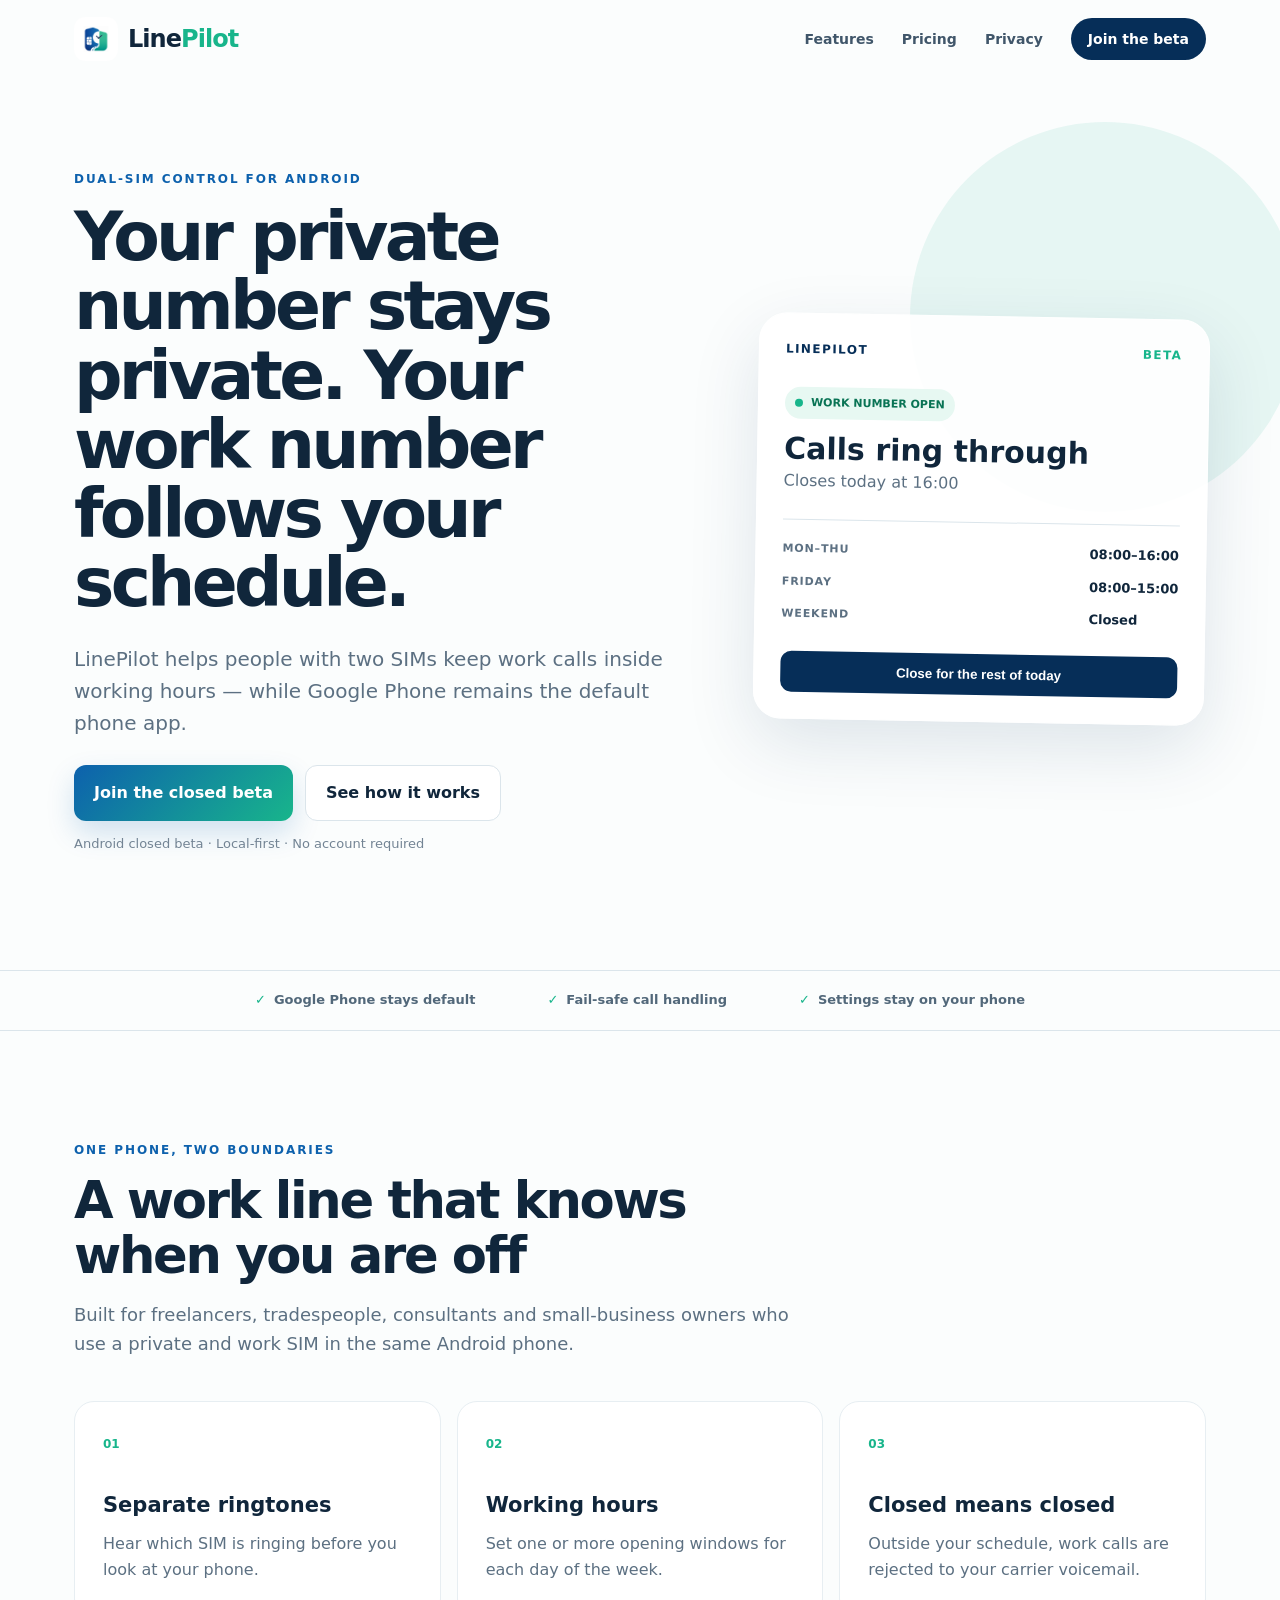
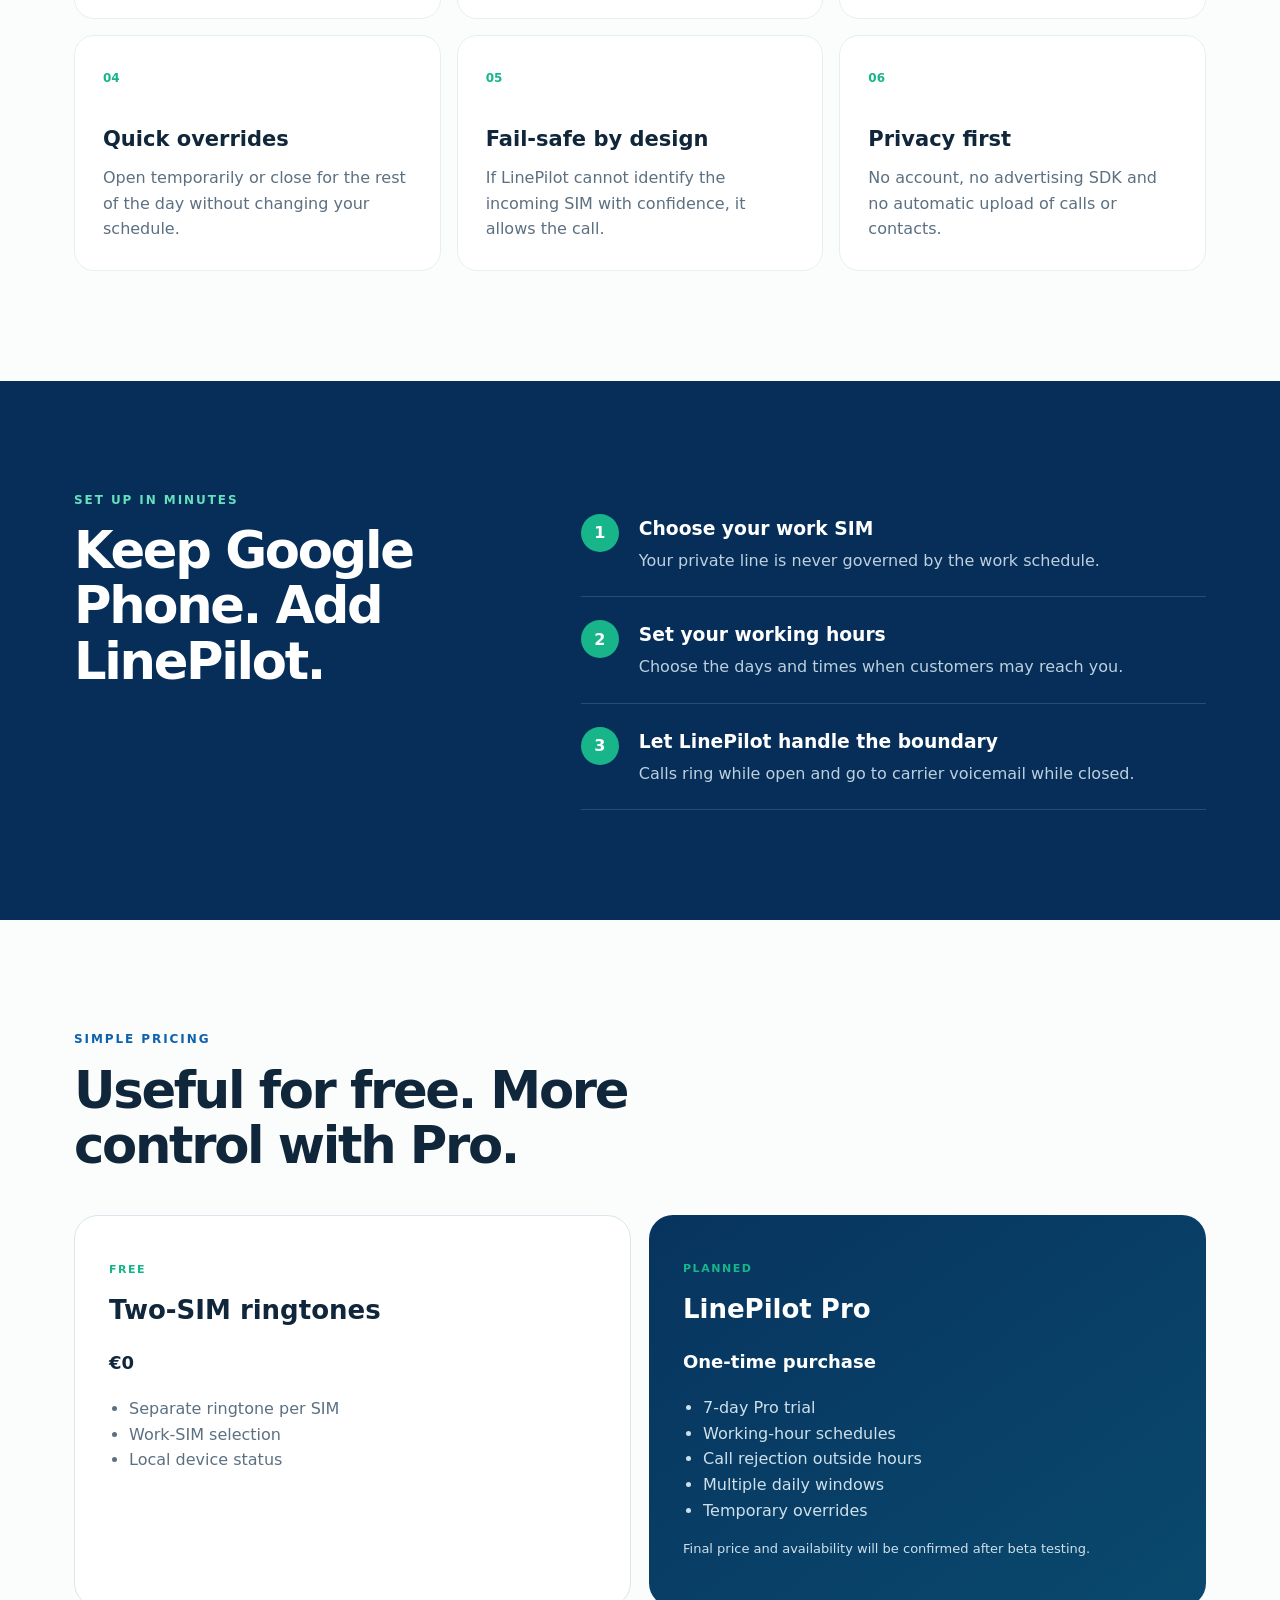
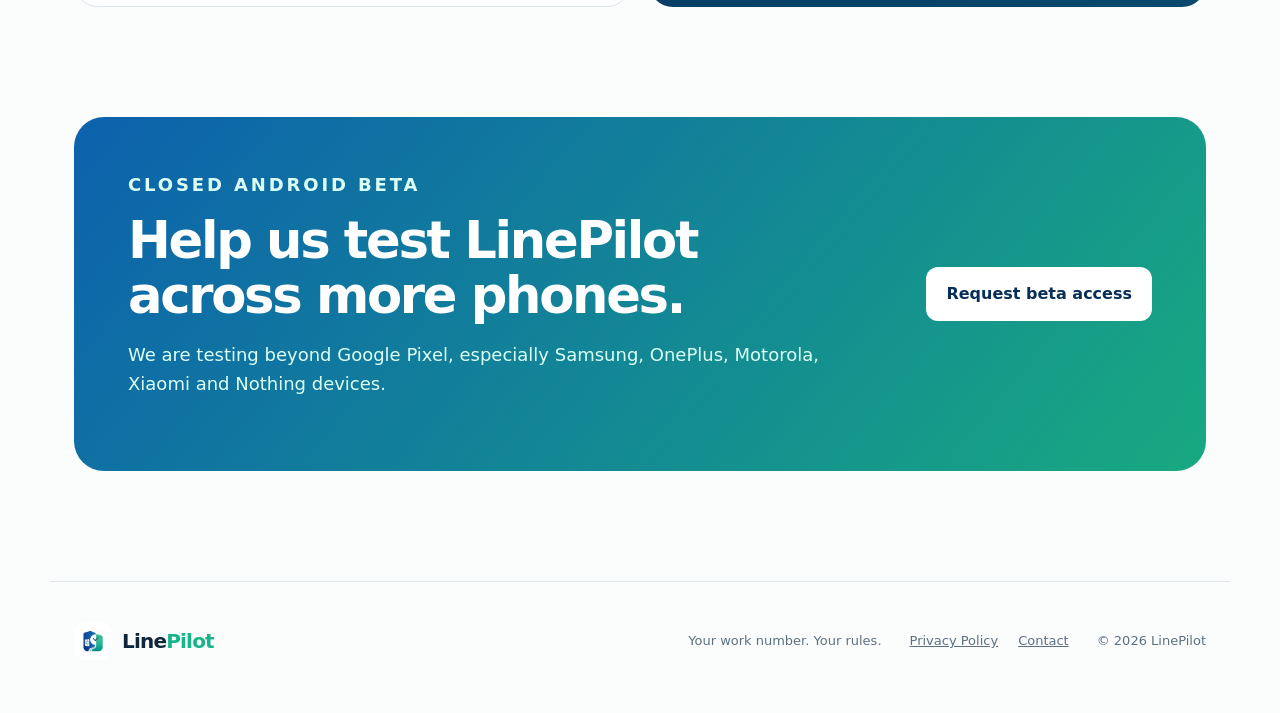
==== index.html @ 45ee13c0 "Publish LinePilot website and privacy policy" ====
<!doctype html>
<html lang="en">
<head>
  <meta charset="utf-8"><meta name="viewport" content="width=device-width, initial-scale=1">
  <title>LinePilot — Your work number. Your rules.</title>
  <meta name="description" content="LinePilot turns the second SIM in your Android phone into a work line that follows your schedule.">
  <meta property="og:title" content="LinePilot — Your work number. Your rules."><meta property="og:description" content="Keep your private number normal and let your work number ring only when you want it to."><meta property="og:image" content="og.png"><meta property="og:type" content="website"><meta name="theme-color" content="#07345f">
  <link rel="icon" href="icon.png"><link rel="stylesheet" href="styles.css">
</head>
<body>
  <header class="site-header"><a class="brand" href="#top" aria-label="LinePilot home"><img src="icon.png" alt="" width="44" height="44"><span>Line<span>Pilot</span></span></a><nav aria-label="Main navigation"><a href="#features">Features</a><a href="#pricing">Pricing</a><a href="privacy.html">Privacy</a><a class="nav-cta" href="mailto:magikthepanda@gmail.com?subject=LinePilot%20beta">Join the beta</a></nav></header>
  <main id="top">
    <section class="hero"><div class="hero-copy"><p class="eyebrow">DUAL-SIM CONTROL FOR ANDROID</p><h1>Your private number stays private. Your work number follows your schedule.</h1><p class="lede">LinePilot helps people with two SIMs keep work calls inside working hours — while Google Phone remains the default phone app.</p><div class="hero-actions"><a class="button primary" href="mailto:magikthepanda@gmail.com?subject=Join%20the%20LinePilot%20beta">Join the closed beta</a><a class="button secondary" href="#how-it-works">See how it works</a></div><p class="microcopy">Android closed beta · Local-first · No account required</p></div>
      <div class="status-card" aria-label="Example LinePilot status"><div class="status-top"><span>LINEPILOT</span><span class="beta">BETA</span></div><div class="status-pill"><i></i> WORK NUMBER OPEN</div><h2>Calls ring through</h2><p>Closes today at 16:00</p><div class="schedule"><span>MON–THU</span><strong>08:00–16:00</strong><span>FRIDAY</span><strong>08:00–15:00</strong><span>WEEKEND</span><strong>Closed</strong></div><button type="button" disabled>Close for the rest of today</button></div>
    </section>
    <section class="trust-strip" aria-label="Product principles"><span>Google Phone stays default</span><span>Fail-safe call handling</span><span>Settings stay on your phone</span></section>
    <section class="section" id="features"><div class="section-heading"><p class="eyebrow">ONE PHONE, TWO BOUNDARIES</p><h2>A work line that knows when you are off</h2><p>Built for freelancers, tradespeople, consultants and small-business owners who use a private and work SIM in the same Android phone.</p></div><div class="feature-grid">
      <article><span class="number">01</span><h3>Separate ringtones</h3><p>Hear which SIM is ringing before you look at your phone.</p></article><article><span class="number">02</span><h3>Working hours</h3><p>Set one or more opening windows for each day of the week.</p></article><article><span class="number">03</span><h3>Closed means closed</h3><p>Outside your schedule, work calls are rejected to your carrier voicemail.</p></article><article><span class="number">04</span><h3>Quick overrides</h3><p>Open temporarily or close for the rest of the day without changing your schedule.</p></article><article><span class="number">05</span><h3>Fail-safe by design</h3><p>If LinePilot cannot identify the incoming SIM with confidence, it allows the call.</p></article><article><span class="number">06</span><h3>Privacy first</h3><p>No account, no advertising SDK and no automatic upload of calls or contacts.</p></article>
    </div></section>
    <section class="section process" id="how-it-works"><div class="section-heading"><p class="eyebrow">SET UP IN MINUTES</p><h2>Keep Google Phone. Add LinePilot.</h2></div><ol><li><span>1</span><div><h3>Choose your work SIM</h3><p>Your private line is never governed by the work schedule.</p></div></li><li><span>2</span><div><h3>Set your working hours</h3><p>Choose the days and times when customers may reach you.</p></div></li><li><span>3</span><div><h3>Let LinePilot handle the boundary</h3><p>Calls ring while open and go to carrier voicemail while closed.</p></div></li></ol></section>
    <section class="section pricing" id="pricing"><div class="section-heading"><p class="eyebrow">SIMPLE PRICING</p><h2>Useful for free. More control with Pro.</h2></div><div class="price-grid"><article class="price-card"><p class="tier">FREE</p><h3>Two-SIM ringtones</h3><p class="price">€0</p><ul><li>Separate ringtone per SIM</li><li>Work-SIM selection</li><li>Local device status</li></ul></article><article class="price-card featured"><p class="tier">PLANNED</p><h3>LinePilot Pro</h3><p class="price">One-time purchase</p><ul><li>7-day Pro trial</li><li>Working-hour schedules</li><li>Call rejection outside hours</li><li>Multiple daily windows</li><li>Temporary overrides</li></ul><p class="fineprint">Final price and availability will be confirmed after beta testing.</p></article></div></section>
    <section class="cta"><div><p class="eyebrow">CLOSED ANDROID BETA</p><h2>Help us test LinePilot across more phones.</h2><p>We are testing beyond Google Pixel, especially Samsung, OnePlus, Motorola, Xiaomi and Nothing devices.</p></div><a class="button light" href="mailto:magikthepanda@gmail.com?subject=Join%20the%20LinePilot%20beta">Request beta access</a></section>
  </main>
  <footer><a class="brand footer-brand" href="#top"><img src="icon.png" alt="" width="38" height="38"><span>Line<span>Pilot</span></span></a><p>Your work number. Your rules.</p><div><a href="privacy.html">Privacy Policy</a><a href="mailto:magikthepanda@gmail.com">Contact</a></div><p class="copyright">© 2026 LinePilot</p></footer>
</body></html>
---- styles.css ----
:root{--navy:#062e58;--blue:#0d61ad;--green:#18b58b;--mint:#e7f8f2;--ink:#10263b;--muted:#5c7082;--line:#dbe5eb;--paper:#fbfdfd;--white:#fff;--shadow:0 24px 70px rgba(6,46,88,.12)}*{box-sizing:border-box}html{scroll-behavior:smooth}body{margin:0;background:var(--paper);color:var(--ink);font-family:Inter,ui-sans-serif,system-ui,-apple-system,BlinkMacSystemFont,"Segoe UI",sans-serif;line-height:1.6}a{color:inherit}.site-header{height:78px;max-width:1180px;margin:auto;padding:0 24px;display:flex;align-items:center;justify-content:space-between}.brand{display:inline-flex;align-items:center;gap:10px;text-decoration:none;font-size:24px;font-weight:800;letter-spacing:-.04em}.brand img{border-radius:11px}.brand span span{color:var(--green)}nav{display:flex;align-items:center;gap:28px}nav a{text-decoration:none;font-size:14px;font-weight:650;color:#40566a}.nav-cta{background:var(--navy);color:var(--white)!important;padding:10px 17px;border-radius:999px}.hero{max-width:1180px;margin:44px auto 72px;padding:48px 24px 30px;display:grid;grid-template-columns:1.15fr .85fr;gap:72px;align-items:center;position:relative}.hero:before{content:"";position:absolute;width:390px;height:390px;border-radius:50%;background:rgba(24,181,139,.09);right:-70px;top:0;z-index:-1}.eyebrow{margin:0 0 13px;color:var(--blue);font-size:12px;font-weight:850;letter-spacing:.16em}.hero h1{font-size:clamp(44px,5.3vw,74px);line-height:1.02;letter-spacing:-.055em;margin:0;max-width:760px}.lede{font-size:20px;color:var(--muted);max-width:670px;margin:26px 0}.hero-actions{display:flex;gap:12px;flex-wrap:wrap}.button{display:inline-flex;align-items:center;justify-content:center;text-decoration:none;border-radius:12px;padding:14px 20px;font-weight:750}.primary{background:linear-gradient(135deg,var(--blue),var(--green));color:white;box-shadow:0 12px 28px rgba(13,97,173,.18)}.secondary{background:white;border:1px solid var(--line)}.microcopy{font-size:13px;color:#738494}.status-card{background:rgba(255,255,255,.94);border:1px solid white;border-radius:28px;padding:26px;box-shadow:var(--shadow);transform:rotate(1deg)}.status-top{display:flex;justify-content:space-between;font-size:12px;font-weight:850;color:var(--navy);letter-spacing:.12em}.beta{color:var(--green)}.status-pill{display:inline-flex;align-items:center;gap:8px;background:var(--mint);color:#087354;border-radius:999px;padding:7px 10px;margin-top:28px;font-size:11px;font-weight:850}.status-pill i{width:8px;height:8px;border-radius:50%;background:var(--green)}.status-card h2{font-size:30px;line-height:1.15;margin:13px 0 2px}.status-card>p{color:var(--muted);margin-top:0}.schedule{display:grid;grid-template-columns:1fr auto;gap:12px;margin:25px 0;padding-top:20px;border-top:1px solid var(--line);font-size:13px}.schedule span{color:var(--muted);font-size:11px;font-weight:800;letter-spacing:.08em}.status-card button{width:100%;border:0;border-radius:11px;padding:13px;background:var(--navy);color:white;font-weight:700}.trust-strip{border-top:1px solid var(--line);border-bottom:1px solid var(--line);display:flex;justify-content:center;gap:72px;padding:19px 24px;color:#52687a;font-size:13px;font-weight:700}.trust-strip span:before{content:"✓";color:var(--green);margin-right:8px}.section{max-width:1180px;margin:0 auto;padding:110px 24px}.section-heading{max-width:720px;margin-bottom:42px}.section h2,.cta h2{font-size:clamp(34px,4vw,52px);line-height:1.08;letter-spacing:-.045em;margin:0 0 17px}.section-heading>p:last-child,.cta p{color:var(--muted);font-size:18px}.feature-grid{display:grid;grid-template-columns:repeat(3,1fr);gap:16px}.feature-grid article{background:white;border:1px solid #e7eef2;border-radius:20px;padding:28px;min-height:218px}.number{font-size:12px;color:var(--green);font-weight:850}.feature-grid h3{font-size:21px;margin:34px 0 8px}.feature-grid p{color:var(--muted);margin:0}.process{display:grid;grid-template-columns:.8fr 1.2fr;gap:90px;background:var(--navy);color:white;max-width:none;padding-left:max(24px,calc((100vw - 1132px)/2));padding-right:max(24px,calc((100vw - 1132px)/2))}.process .eyebrow{color:#66dfbc}.process ol{list-style:none;margin:0;padding:0}.process li{display:flex;gap:20px;padding:23px 0;border-bottom:1px solid rgba(255,255,255,.14)}.process li>span{display:grid;place-items:center;flex:0 0 38px;height:38px;border-radius:50%;background:var(--green);font-weight:850}.process h3{margin:0 0 4px}.process li p{margin:0;color:#bdd0df}.price-grid{display:grid;grid-template-columns:1fr 1fr;gap:18px}.price-card{background:white;border:1px solid var(--line);border-radius:24px;padding:34px}.price-card.featured{background:linear-gradient(145deg,#07345f,#0a496d);color:white;border:0}.tier{font-size:11px;letter-spacing:.14em;font-weight:850;color:var(--green)}.price-card h3{font-size:26px;margin:8px 0}.price{font-size:18px;font-weight:800}.price-card ul{padding-left:20px;color:var(--muted)}.featured ul,.featured .fineprint{color:#cee0ea}.fineprint{font-size:13px}.cta{max-width:1132px;margin:0 auto 110px;background:linear-gradient(130deg,#0d61ad,#18a980);color:white;border-radius:30px;padding:54px;display:flex;align-items:center;justify-content:space-between;gap:40px}.cta .eyebrow,.cta p{color:#dcfff5}.cta h2{max-width:700px}.light{background:white;color:var(--navy);white-space:nowrap}footer{max-width:1180px;margin:auto;padding:36px 24px 48px;border-top:1px solid var(--line);display:flex;align-items:center;gap:28px;color:var(--muted);font-size:13px}.footer-brand{margin-right:auto;color:var(--ink);font-size:20px}footer>div{display:flex;gap:20px}.copyright{white-space:nowrap}.policy-page{max-width:900px;margin:auto;padding:60px 24px 100px}.policy-hero{padding:42px 0}.policy-hero h1{font-size:clamp(46px,7vw,76px);letter-spacing:-.055em;line-height:1;margin:0}.policy-hero>p:last-child{color:var(--muted)}.policy-card{background:white;border:1px solid var(--line);border-radius:24px;padding:clamp(28px,6vw,62px);box-shadow:0 18px 60px rgba(6,46,88,.07)}.policy-card h2{font-size:23px;margin:40px 0 8px;letter-spacing:-.02em}.policy-card p,.policy-card li{color:#40576a}.policy-card a{color:var(--blue)}
@media(max-width:820px){nav a:not(.nav-cta){display:none}.hero{grid-template-columns:1fr;margin-top:10px;gap:46px}.hero h1{font-size:48px}.trust-strip{align-items:flex-start;flex-direction:column;gap:10px}.feature-grid{grid-template-columns:1fr 1fr}.process{grid-template-columns:1fr;gap:20px}.cta{margin:0 16px 72px;align-items:flex-start;flex-direction:column}.price-grid{grid-template-columns:1fr}footer{align-items:flex-start;flex-wrap:wrap}}
@media(max-width:560px){.site-header{height:70px;padding:0 16px}.brand{font-size:21px}.brand img{width:38px;height:38px}.nav-cta{padding:9px 13px}.hero{padding:36px 16px 20px;margin-bottom:46px}.hero h1{font-size:40px}.lede{font-size:17px}.status-card{transform:none}.section{padding:76px 16px}.feature-grid{grid-template-columns:1fr}.process{padding-left:16px;padding-right:16px}.cta{padding:32px 24px}.policy-page{padding:36px 16px 70px}.policy-card{border-radius:18px;padding:24px}footer{padding:30px 16px}.footer-brand{width:100%}}
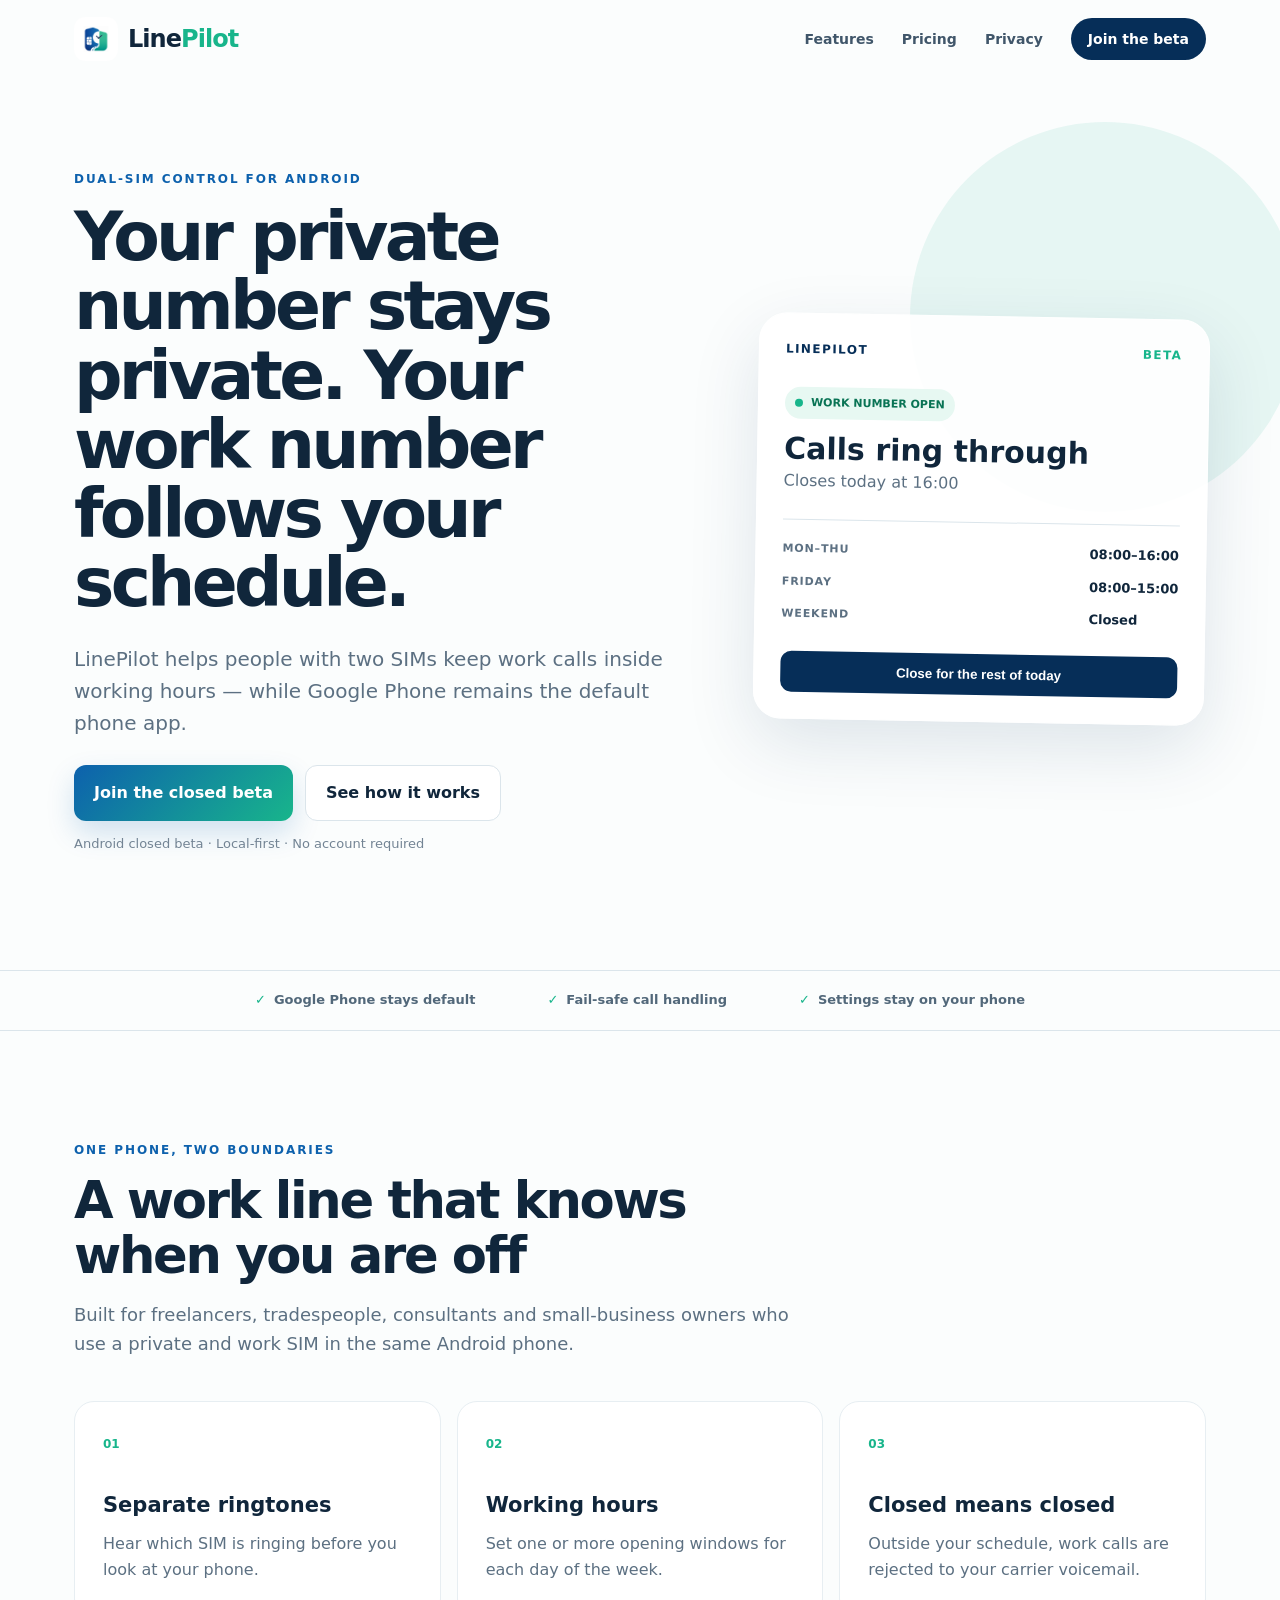
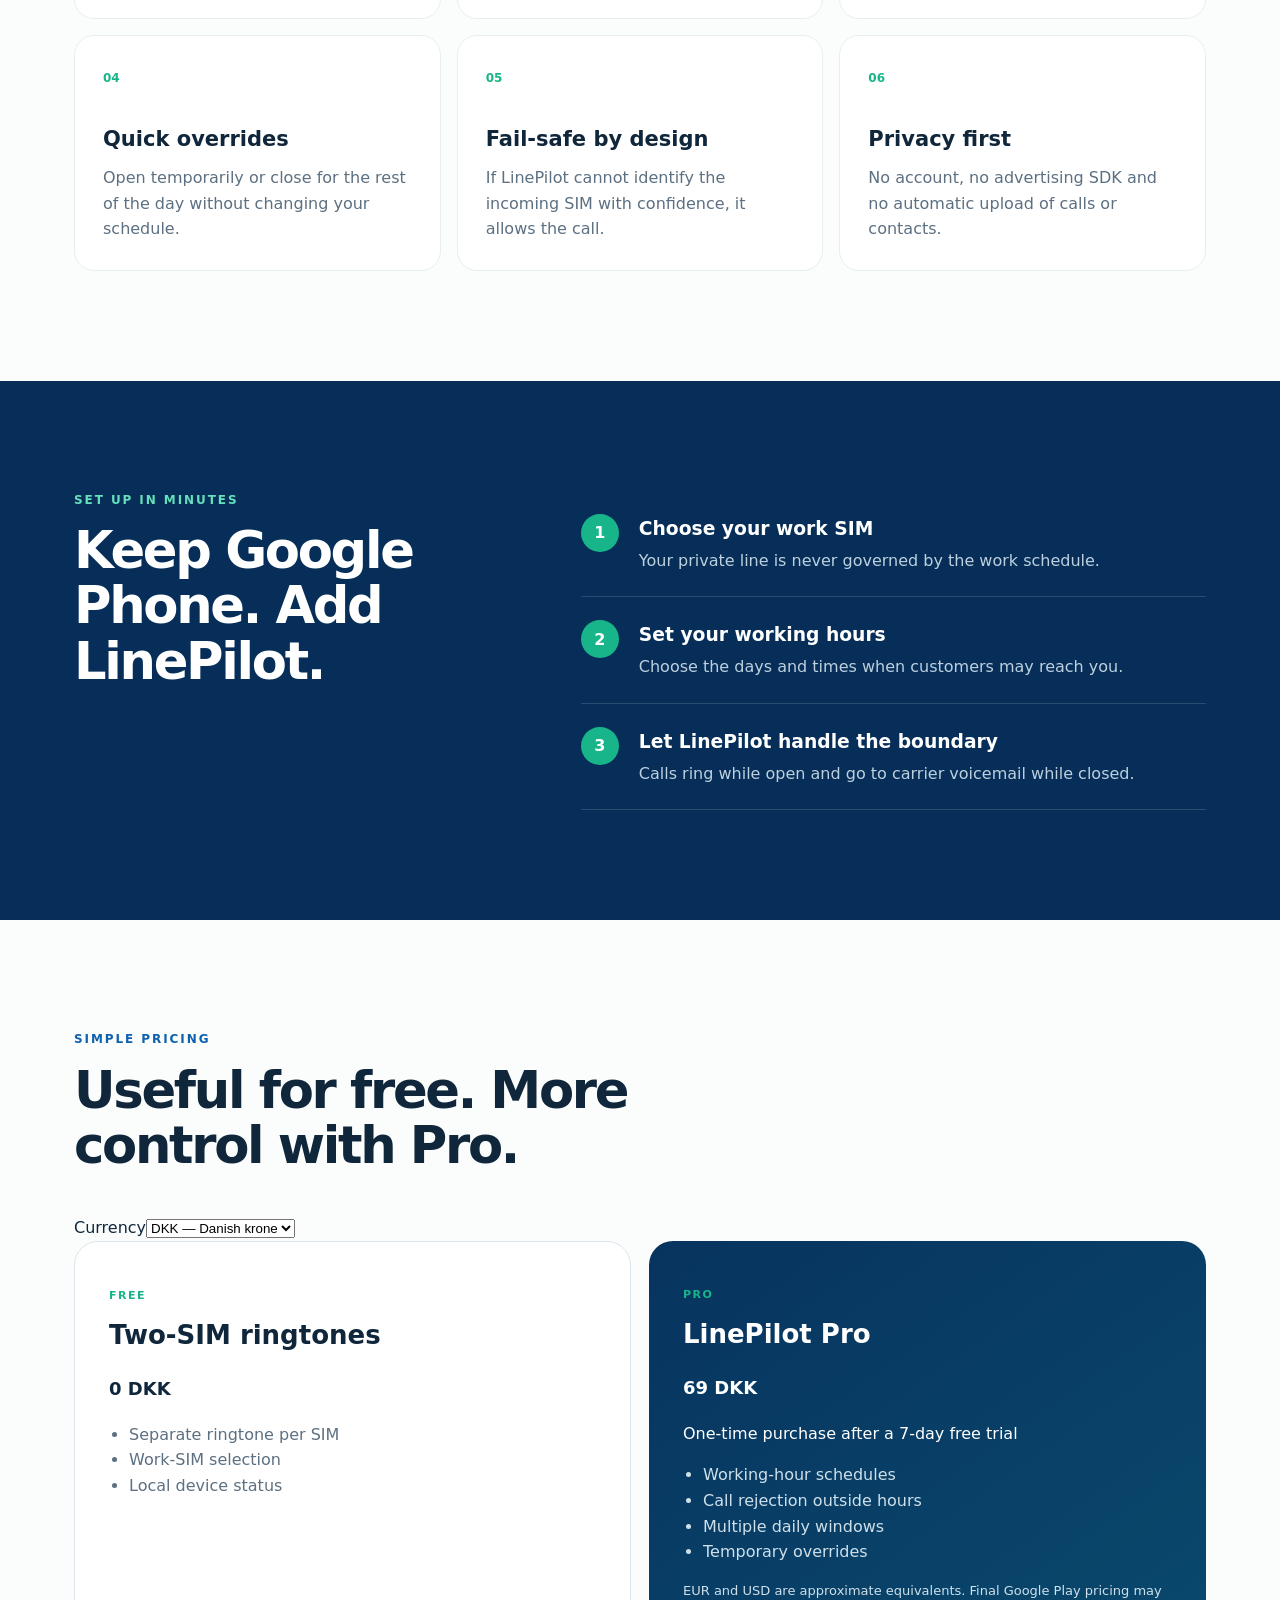
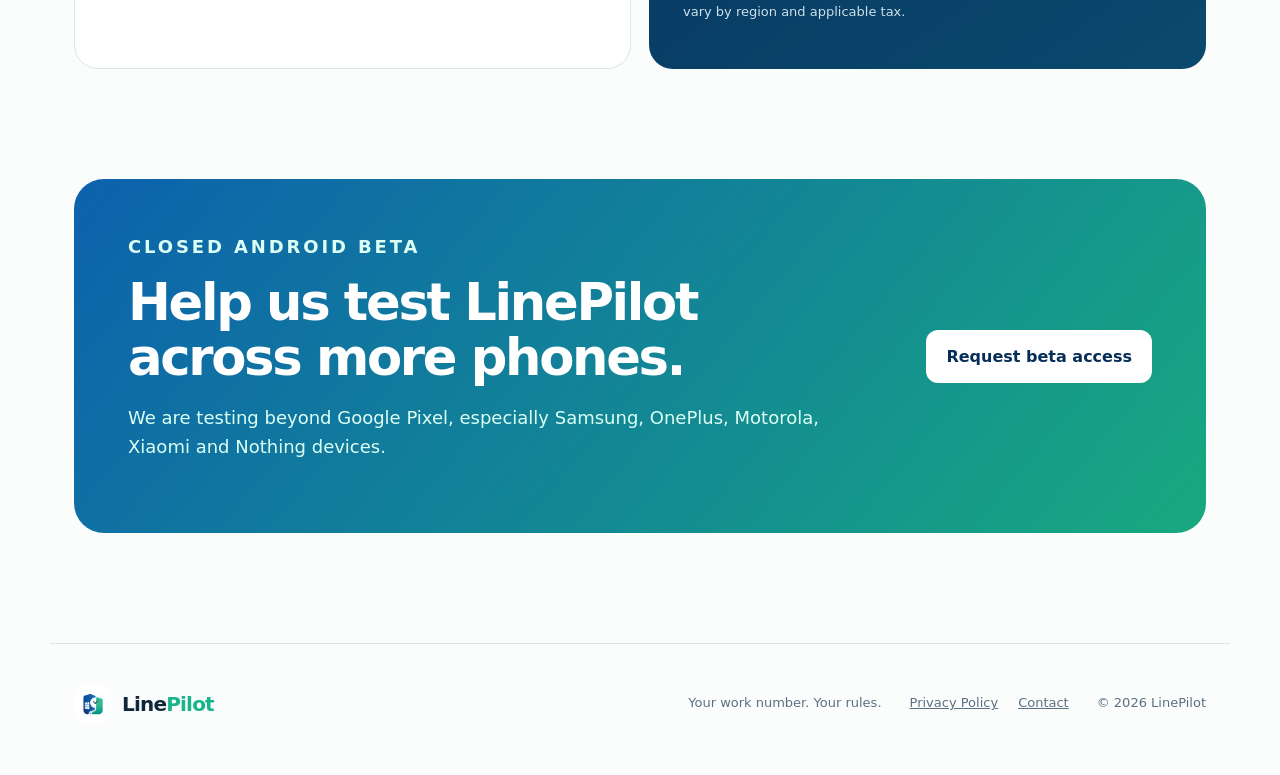
==== commit 426c50ac: "Update contact email and Pro pricing" ====
--- a/index.html
+++ b/index.html
@@ -8,9 +8,9 @@
   <link rel="icon" href="icon.png"><link rel="stylesheet" href="styles.css">
 </head>
 <body>
-  <header class="site-header"><a class="brand" href="#top" aria-label="LinePilot home"><img src="icon.png" alt="" width="44" height="44"><span>Line<span>Pilot</span></span></a><nav aria-label="Main navigation"><a href="#features">Features</a><a href="#pricing">Pricing</a><a href="privacy.html">Privacy</a><a class="nav-cta" href="mailto:magikthepanda@gmail.com?subject=LinePilot%20beta">Join the beta</a></nav></header>
+  <header class="site-header"><a class="brand" href="#top" aria-label="LinePilot home"><img src="icon.png" alt="" width="44" height="44"><span>Line<span>Pilot</span></span></a><nav aria-label="Main navigation"><a href="#features">Features</a><a href="#pricing">Pricing</a><a href="privacy.html">Privacy</a><a class="nav-cta" href="mailto:info@linepilotapp.com?subject=LinePilot%20beta">Join the beta</a></nav></header>
   <main id="top">
-    <section class="hero"><div class="hero-copy"><p class="eyebrow">DUAL-SIM CONTROL FOR ANDROID</p><h1>Your private number stays private. Your work number follows your schedule.</h1><p class="lede">LinePilot helps people with two SIMs keep work calls inside working hours — while Google Phone remains the default phone app.</p><div class="hero-actions"><a class="button primary" href="mailto:magikthepanda@gmail.com?subject=Join%20the%20LinePilot%20beta">Join the closed beta</a><a class="button secondary" href="#how-it-works">See how it works</a></div><p class="microcopy">Android closed beta · Local-first · No account required</p></div>
+    <section class="hero"><div class="hero-copy"><p class="eyebrow">DUAL-SIM CONTROL FOR ANDROID</p><h1>Your private number stays private. Your work number follows your schedule.</h1><p class="lede">LinePilot helps people with two SIMs keep work calls inside working hours — while Google Phone remains the default phone app.</p><div class="hero-actions"><a class="button primary" href="mailto:info@linepilotapp.com?subject=Join%20the%20LinePilot%20beta">Join the closed beta</a><a class="button secondary" href="#how-it-works">See how it works</a></div><p class="microcopy">Android closed beta · Local-first · No account required</p></div>
       <div class="status-card" aria-label="Example LinePilot status"><div class="status-top"><span>LINEPILOT</span><span class="beta">BETA</span></div><div class="status-pill"><i></i> WORK NUMBER OPEN</div><h2>Calls ring through</h2><p>Closes today at 16:00</p><div class="schedule"><span>MON–THU</span><strong>08:00–16:00</strong><span>FRIDAY</span><strong>08:00–15:00</strong><span>WEEKEND</span><strong>Closed</strong></div><button type="button" disabled>Close for the rest of today</button></div>
     </section>
     <section class="trust-strip" aria-label="Product principles"><span>Google Phone stays default</span><span>Fail-safe call handling</span><span>Settings stay on your phone</span></section>
@@ -18,8 +18,24 @@
       <article><span class="number">01</span><h3>Separate ringtones</h3><p>Hear which SIM is ringing before you look at your phone.</p></article><article><span class="number">02</span><h3>Working hours</h3><p>Set one or more opening windows for each day of the week.</p></article><article><span class="number">03</span><h3>Closed means closed</h3><p>Outside your schedule, work calls are rejected to your carrier voicemail.</p></article><article><span class="number">04</span><h3>Quick overrides</h3><p>Open temporarily or close for the rest of the day without changing your schedule.</p></article><article><span class="number">05</span><h3>Fail-safe by design</h3><p>If LinePilot cannot identify the incoming SIM with confidence, it allows the call.</p></article><article><span class="number">06</span><h3>Privacy first</h3><p>No account, no advertising SDK and no automatic upload of calls or contacts.</p></article>
     </div></section>
     <section class="section process" id="how-it-works"><div class="section-heading"><p class="eyebrow">SET UP IN MINUTES</p><h2>Keep Google Phone. Add LinePilot.</h2></div><ol><li><span>1</span><div><h3>Choose your work SIM</h3><p>Your private line is never governed by the work schedule.</p></div></li><li><span>2</span><div><h3>Set your working hours</h3><p>Choose the days and times when customers may reach you.</p></div></li><li><span>3</span><div><h3>Let LinePilot handle the boundary</h3><p>Calls ring while open and go to carrier voicemail while closed.</p></div></li></ol></section>
-    <section class="section pricing" id="pricing"><div class="section-heading"><p class="eyebrow">SIMPLE PRICING</p><h2>Useful for free. More control with Pro.</h2></div><div class="price-grid"><article class="price-card"><p class="tier">FREE</p><h3>Two-SIM ringtones</h3><p class="price">€0</p><ul><li>Separate ringtone per SIM</li><li>Work-SIM selection</li><li>Local device status</li></ul></article><article class="price-card featured"><p class="tier">PLANNED</p><h3>LinePilot Pro</h3><p class="price">One-time purchase</p><ul><li>7-day Pro trial</li><li>Working-hour schedules</li><li>Call rejection outside hours</li><li>Multiple daily windows</li><li>Temporary overrides</li></ul><p class="fineprint">Final price and availability will be confirmed after beta testing.</p></article></div></section>
-    <section class="cta"><div><p class="eyebrow">CLOSED ANDROID BETA</p><h2>Help us test LinePilot across more phones.</h2><p>We are testing beyond Google Pixel, especially Samsung, OnePlus, Motorola, Xiaomi and Nothing devices.</p></div><a class="button light" href="mailto:magikthepanda@gmail.com?subject=Join%20the%20LinePilot%20beta">Request beta access</a></section>
+    <section class="section pricing" id="pricing"><div class="pricing-heading-row"><div class="section-heading"><p class="eyebrow">SIMPLE PRICING</p><h2>Useful for free. More control with Pro.</h2></div><label class="currency-picker" for="currency-select"><span>Currency</span><select id="currency-select" aria-describedby="currency-note"><option value="DKK" selected>DKK — Danish krone</option><option value="EUR">EUR — Euro</option><option value="USD">USD — US dollar</option></select></label></div><div class="price-grid"><article class="price-card"><p class="tier">FREE</p><h3>Two-SIM ringtones</h3><p class="price" id="free-price" aria-live="polite">0 DKK</p><ul><li>Separate ringtone per SIM</li><li>Work-SIM selection</li><li>Local device status</li></ul></article><article class="price-card featured"><p class="tier">PRO</p><h3>LinePilot Pro</h3><p class="price" id="pro-price" aria-live="polite">69 DKK</p><p class="billing-note">One-time purchase after a 7-day free trial</p><ul><li>Working-hour schedules</li><li>Call rejection outside hours</li><li>Multiple daily windows</li><li>Temporary overrides</li></ul><p class="fineprint" id="currency-note">EUR and USD are approximate equivalents. Final Google Play pricing may vary by region and applicable tax.</p></article></div></section>
+    <section class="cta"><div><p class="eyebrow">CLOSED ANDROID BETA</p><h2>Help us test LinePilot across more phones.</h2><p>We are testing beyond Google Pixel, especially Samsung, OnePlus, Motorola, Xiaomi and Nothing devices.</p></div><a class="button light" href="mailto:info@linepilotapp.com?subject=Join%20the%20LinePilot%20beta">Request beta access</a></section>
   </main>
-  <footer><a class="brand footer-brand" href="#top"><img src="icon.png" alt="" width="38" height="38"><span>Line<span>Pilot</span></span></a><p>Your work number. Your rules.</p><div><a href="privacy.html">Privacy Policy</a><a href="mailto:magikthepanda@gmail.com">Contact</a></div><p class="copyright">© 2026 LinePilot</p></footer>
+  <footer><a class="brand footer-brand" href="#top"><img src="icon.png" alt="" width="38" height="38"><span>Line<span>Pilot</span></span></a><p>Your work number. Your rules.</p><div><a href="privacy.html">Privacy Policy</a><a href="mailto:info@linepilotapp.com">Contact</a></div><p class="copyright">© 2026 LinePilot</p></footer>
+  <script>
+    const prices = {
+      DKK: { free: "0 DKK", pro: "69 DKK" },
+      EUR: { free: "€0", pro: "€9.23" },
+      USD: { free: "$0", pro: "$10.66" }
+    };
+    const currencySelect = document.getElementById("currency-select");
+    const freePrice = document.getElementById("free-price");
+    const proPrice = document.getElementById("pro-price");
+    currencySelect.addEventListener("change", () => {
+      const selectedPrices = prices[currencySelect.value];
+      freePrice.textContent = selectedPrices.free;
+      proPrice.textContent = selectedPrices.pro;
+    });
+  </script>
 </body></html>
+
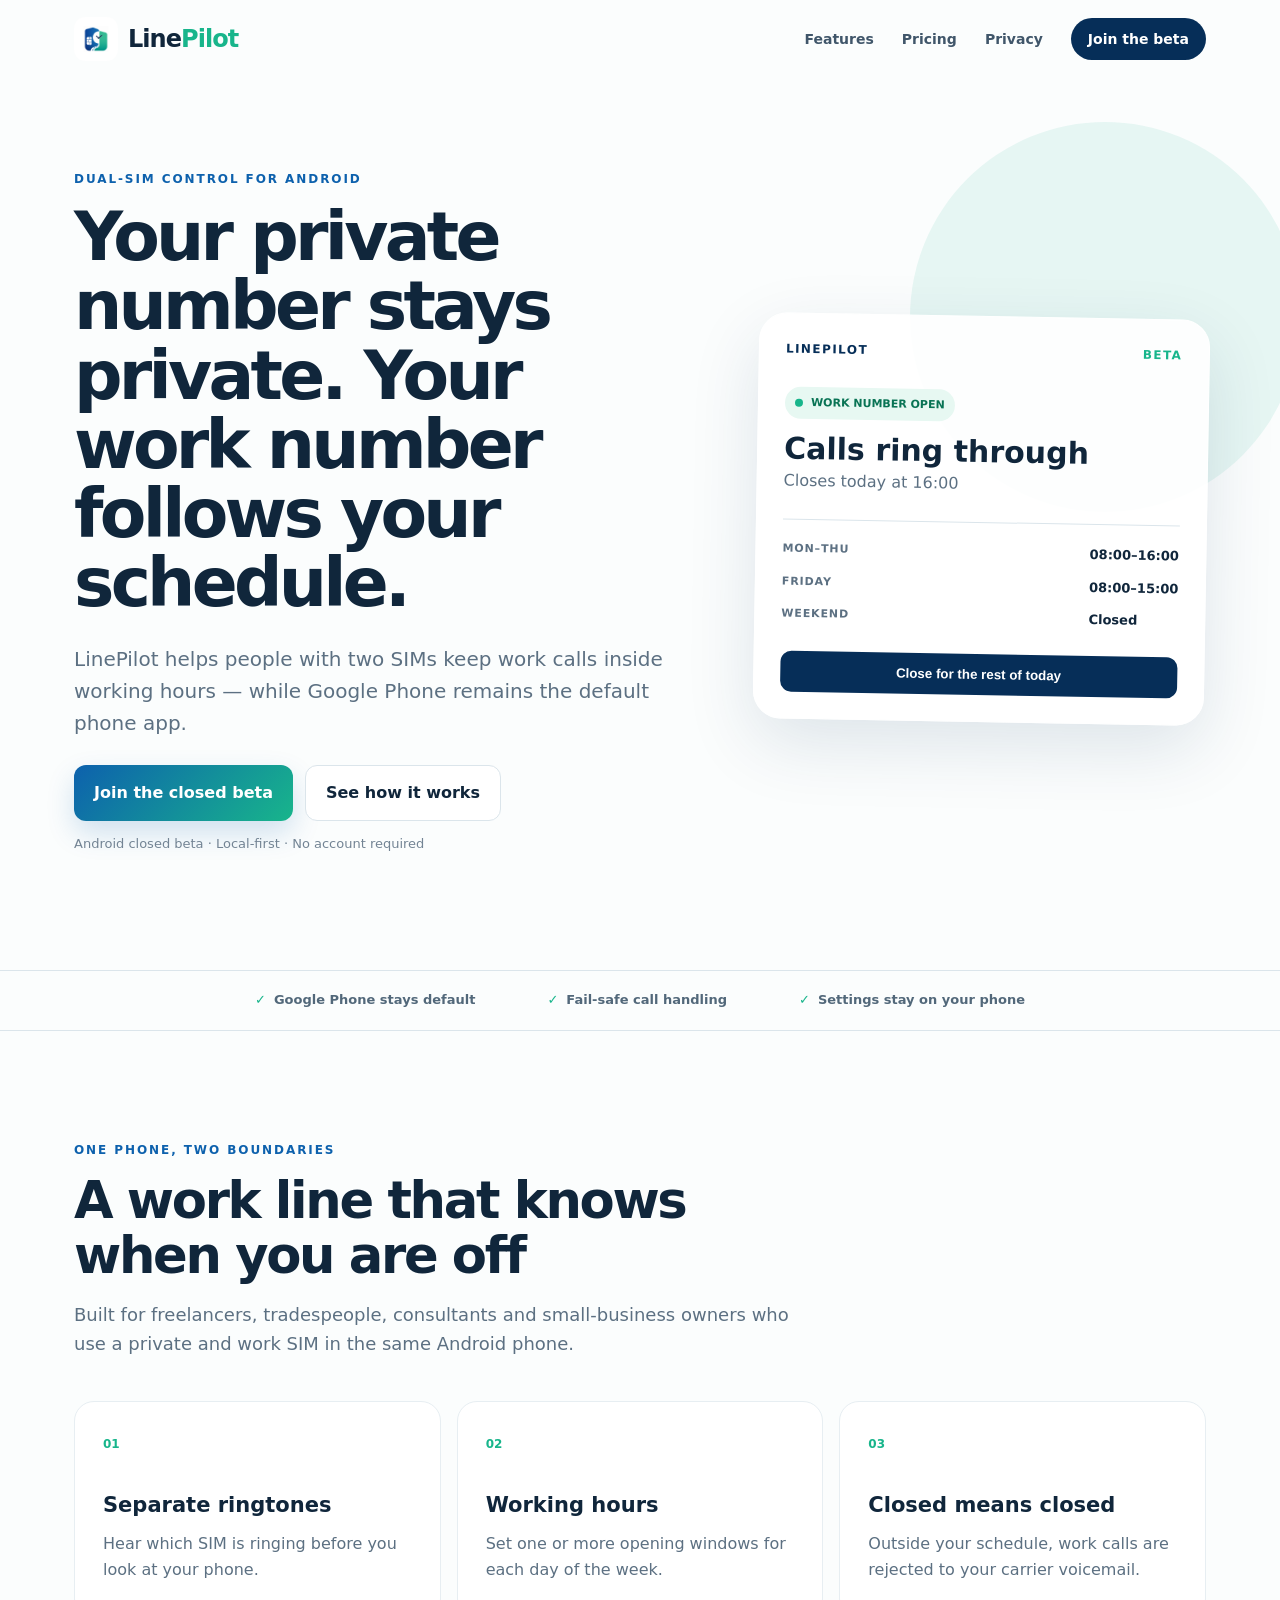
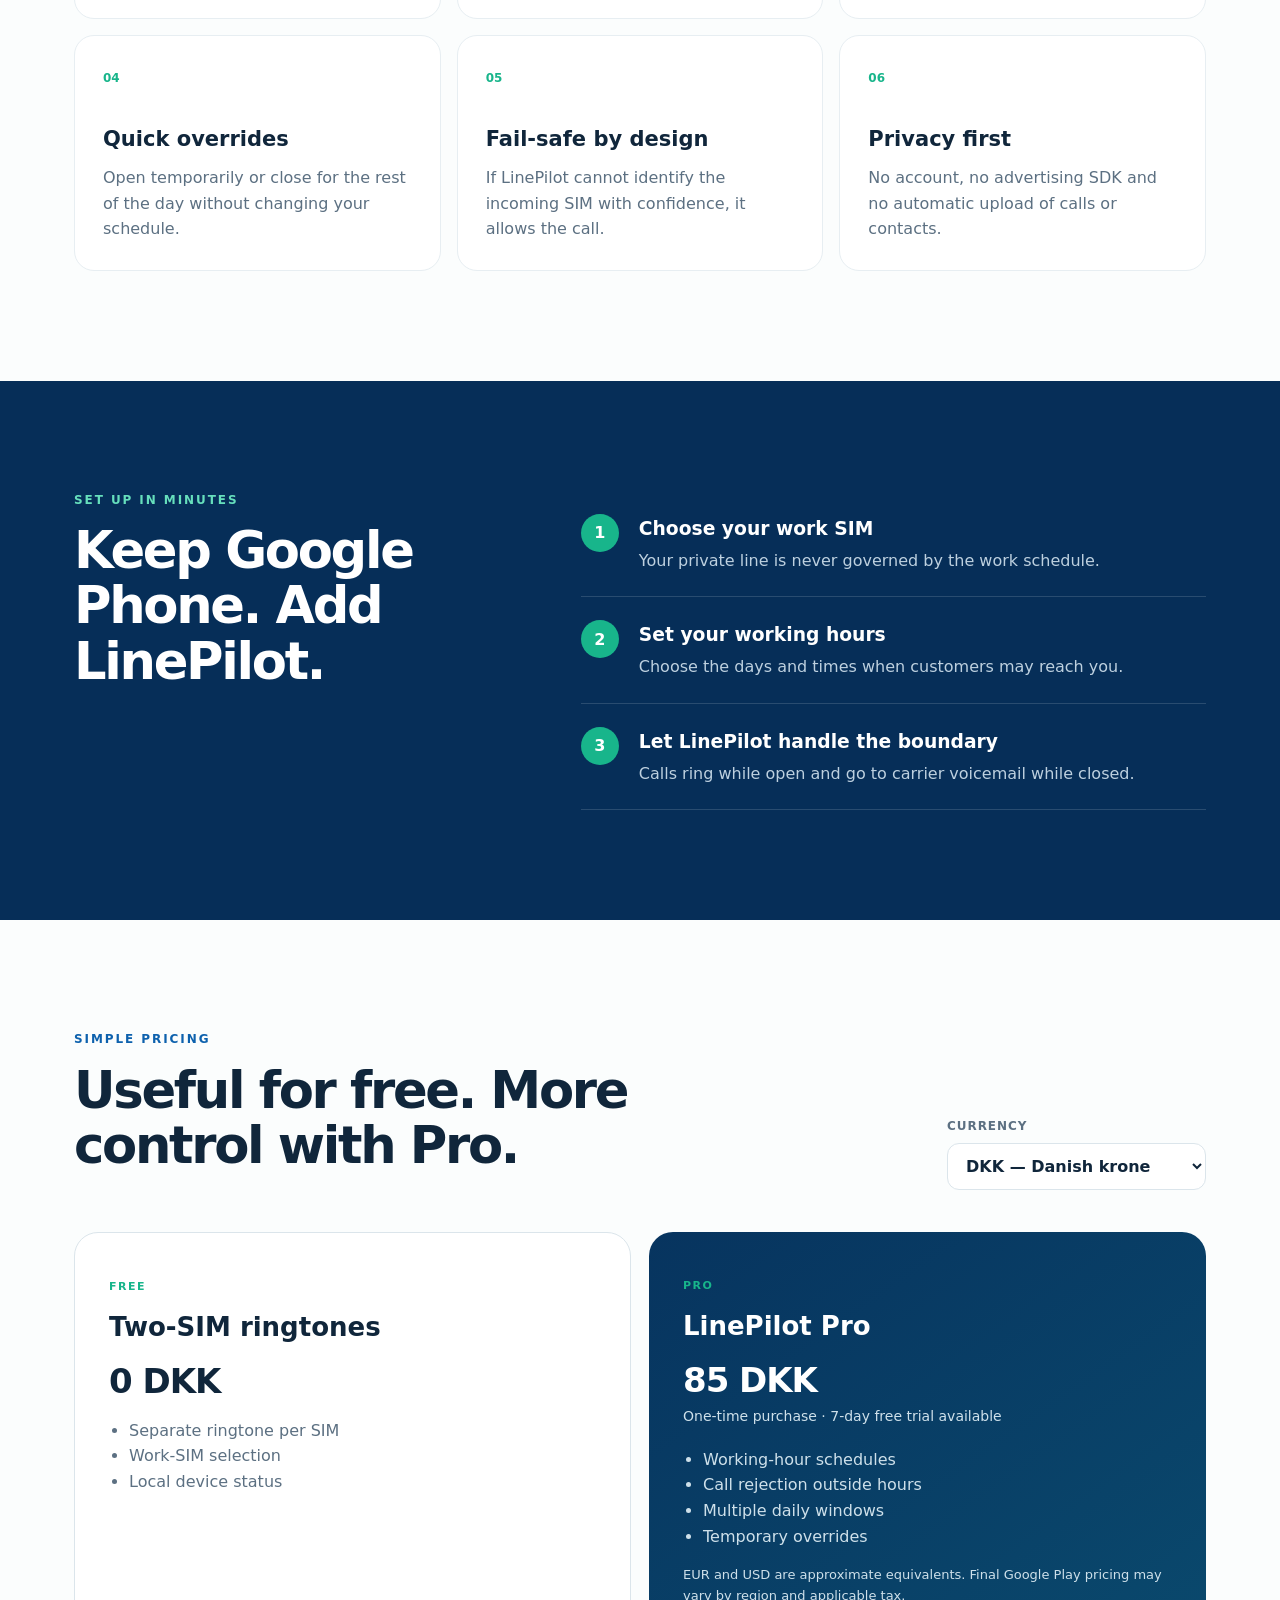
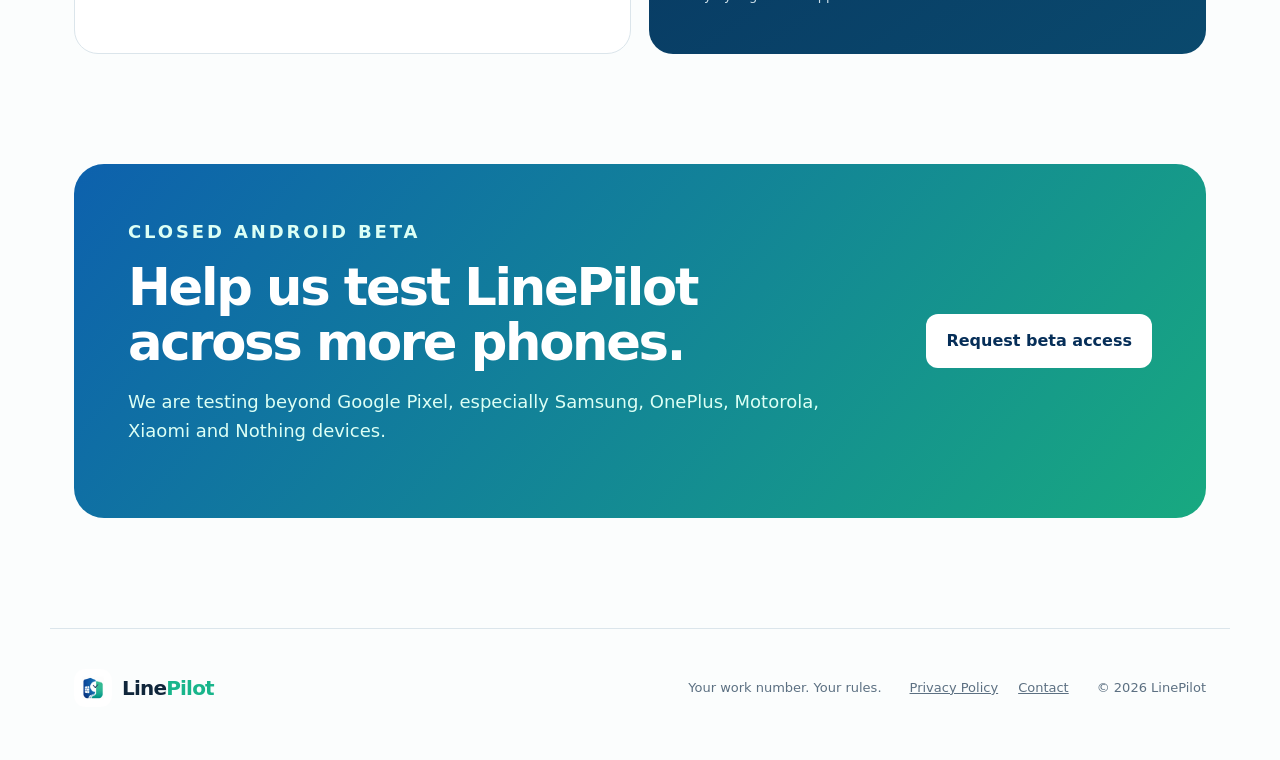
==== commit 38bffaf1: "Update pricing for LinePilot Pro subscription" ====
--- a/index.html
+++ b/index.html
@@ -18,15 +18,15 @@
       <article><span class="number">01</span><h3>Separate ringtones</h3><p>Hear which SIM is ringing before you look at your phone.</p></article><article><span class="number">02</span><h3>Working hours</h3><p>Set one or more opening windows for each day of the week.</p></article><article><span class="number">03</span><h3>Closed means closed</h3><p>Outside your schedule, work calls are rejected to your carrier voicemail.</p></article><article><span class="number">04</span><h3>Quick overrides</h3><p>Open temporarily or close for the rest of the day without changing your schedule.</p></article><article><span class="number">05</span><h3>Fail-safe by design</h3><p>If LinePilot cannot identify the incoming SIM with confidence, it allows the call.</p></article><article><span class="number">06</span><h3>Privacy first</h3><p>No account, no advertising SDK and no automatic upload of calls or contacts.</p></article>
     </div></section>
     <section class="section process" id="how-it-works"><div class="section-heading"><p class="eyebrow">SET UP IN MINUTES</p><h2>Keep Google Phone. Add LinePilot.</h2></div><ol><li><span>1</span><div><h3>Choose your work SIM</h3><p>Your private line is never governed by the work schedule.</p></div></li><li><span>2</span><div><h3>Set your working hours</h3><p>Choose the days and times when customers may reach you.</p></div></li><li><span>3</span><div><h3>Let LinePilot handle the boundary</h3><p>Calls ring while open and go to carrier voicemail while closed.</p></div></li></ol></section>
-    <section class="section pricing" id="pricing"><div class="pricing-heading-row"><div class="section-heading"><p class="eyebrow">SIMPLE PRICING</p><h2>Useful for free. More control with Pro.</h2></div><label class="currency-picker" for="currency-select"><span>Currency</span><select id="currency-select" aria-describedby="currency-note"><option value="DKK" selected>DKK — Danish krone</option><option value="EUR">EUR — Euro</option><option value="USD">USD — US dollar</option></select></label></div><div class="price-grid"><article class="price-card"><p class="tier">FREE</p><h3>Two-SIM ringtones</h3><p class="price" id="free-price" aria-live="polite">0 DKK</p><ul><li>Separate ringtone per SIM</li><li>Work-SIM selection</li><li>Local device status</li></ul></article><article class="price-card featured"><p class="tier">PRO</p><h3>LinePilot Pro</h3><p class="price" id="pro-price" aria-live="polite">69 DKK</p><p class="billing-note">One-time purchase after a 7-day free trial</p><ul><li>Working-hour schedules</li><li>Call rejection outside hours</li><li>Multiple daily windows</li><li>Temporary overrides</li></ul><p class="fineprint" id="currency-note">EUR and USD are approximate equivalents. Final Google Play pricing may vary by region and applicable tax.</p></article></div></section>
+    <section class="section pricing" id="pricing"><div class="pricing-heading-row"><div class="section-heading"><p class="eyebrow">SIMPLE PRICING</p><h2>Useful for free. More control with Pro.</h2></div><label class="currency-picker" for="currency-select"><span>Currency</span><select id="currency-select" aria-describedby="currency-note"><option value="DKK" selected>DKK — Danish krone</option><option value="EUR">EUR — Euro</option><option value="USD">USD — US dollar</option></select></label></div><div class="price-grid"><article class="price-card"><p class="tier">FREE</p><h3>Two-SIM ringtones</h3><p class="price" id="free-price" aria-live="polite">0 DKK</p><ul><li>Separate ringtone per SIM</li><li>Work-SIM selection</li><li>Local device status</li></ul></article><article class="price-card featured"><p class="tier">PRO</p><h3>LinePilot Pro</h3><p class="price" id="pro-price" aria-live="polite">85 DKK</p><p class="billing-note">One-time purchase · 7-day free trial available</p><ul><li>Working-hour schedules</li><li>Call rejection outside hours</li><li>Multiple daily windows</li><li>Temporary overrides</li></ul><p class="fineprint" id="currency-note">EUR and USD are approximate equivalents. Final Google Play pricing may vary by region and applicable tax.</p></article></div></section>
     <section class="cta"><div><p class="eyebrow">CLOSED ANDROID BETA</p><h2>Help us test LinePilot across more phones.</h2><p>We are testing beyond Google Pixel, especially Samsung, OnePlus, Motorola, Xiaomi and Nothing devices.</p></div><a class="button light" href="mailto:info@linepilotapp.com?subject=Join%20the%20LinePilot%20beta">Request beta access</a></section>
   </main>
   <footer><a class="brand footer-brand" href="#top"><img src="icon.png" alt="" width="38" height="38"><span>Line<span>Pilot</span></span></a><p>Your work number. Your rules.</p><div><a href="privacy.html">Privacy Policy</a><a href="mailto:info@linepilotapp.com">Contact</a></div><p class="copyright">© 2026 LinePilot</p></footer>
   <script>
     const prices = {
-      DKK: { free: "0 DKK", pro: "69 DKK" },
-      EUR: { free: "€0", pro: "€9.23" },
-      USD: { free: "$0", pro: "$10.66" }
+      DKK: { free: "0 DKK", pro: "85 DKK" },
+      EUR: { free: "€0", pro: "€11.37" },
+      USD: { free: "$0", pro: "$13.22" }
     };
     const currencySelect = document.getElementById("currency-select");
     const freePrice = document.getElementById("free-price");
@@ -38,4 +38,3 @@
     });
   </script>
 </body></html>
-
--- a/styles.css
+++ b/styles.css
@@ -1,3 +1,5 @@
 :root{--navy:#062e58;--blue:#0d61ad;--green:#18b58b;--mint:#e7f8f2;--ink:#10263b;--muted:#5c7082;--line:#dbe5eb;--paper:#fbfdfd;--white:#fff;--shadow:0 24px 70px rgba(6,46,88,.12)}*{box-sizing:border-box}html{scroll-behavior:smooth}body{margin:0;background:var(--paper);color:var(--ink);font-family:Inter,ui-sans-serif,system-ui,-apple-system,BlinkMacSystemFont,"Segoe UI",sans-serif;line-height:1.6}a{color:inherit}.site-header{height:78px;max-width:1180px;margin:auto;padding:0 24px;display:flex;align-items:center;justify-content:space-between}.brand{display:inline-flex;align-items:center;gap:10px;text-decoration:none;font-size:24px;font-weight:800;letter-spacing:-.04em}.brand img{border-radius:11px}.brand span span{color:var(--green)}nav{display:flex;align-items:center;gap:28px}nav a{text-decoration:none;font-size:14px;font-weight:650;color:#40566a}.nav-cta{background:var(--navy);color:var(--white)!important;padding:10px 17px;border-radius:999px}.hero{max-width:1180px;margin:44px auto 72px;padding:48px 24px 30px;display:grid;grid-template-columns:1.15fr .85fr;gap:72px;align-items:center;position:relative}.hero:before{content:"";position:absolute;width:390px;height:390px;border-radius:50%;background:rgba(24,181,139,.09);right:-70px;top:0;z-index:-1}.eyebrow{margin:0 0 13px;color:var(--blue);font-size:12px;font-weight:850;letter-spacing:.16em}.hero h1{font-size:clamp(44px,5.3vw,74px);line-height:1.02;letter-spacing:-.055em;margin:0;max-width:760px}.lede{font-size:20px;color:var(--muted);max-width:670px;margin:26px 0}.hero-actions{display:flex;gap:12px;flex-wrap:wrap}.button{display:inline-flex;align-items:center;justify-content:center;text-decoration:none;border-radius:12px;padding:14px 20px;font-weight:750}.primary{background:linear-gradient(135deg,var(--blue),var(--green));color:white;box-shadow:0 12px 28px rgba(13,97,173,.18)}.secondary{background:white;border:1px solid var(--line)}.microcopy{font-size:13px;color:#738494}.status-card{background:rgba(255,255,255,.94);border:1px solid white;border-radius:28px;padding:26px;box-shadow:var(--shadow);transform:rotate(1deg)}.status-top{display:flex;justify-content:space-between;font-size:12px;font-weight:850;color:var(--navy);letter-spacing:.12em}.beta{color:var(--green)}.status-pill{display:inline-flex;align-items:center;gap:8px;background:var(--mint);color:#087354;border-radius:999px;padding:7px 10px;margin-top:28px;font-size:11px;font-weight:850}.status-pill i{width:8px;height:8px;border-radius:50%;background:var(--green)}.status-card h2{font-size:30px;line-height:1.15;margin:13px 0 2px}.status-card>p{color:var(--muted);margin-top:0}.schedule{display:grid;grid-template-columns:1fr auto;gap:12px;margin:25px 0;padding-top:20px;border-top:1px solid var(--line);font-size:13px}.schedule span{color:var(--muted);font-size:11px;font-weight:800;letter-spacing:.08em}.status-card button{width:100%;border:0;border-radius:11px;padding:13px;background:var(--navy);color:white;font-weight:700}.trust-strip{border-top:1px solid var(--line);border-bottom:1px solid var(--line);display:flex;justify-content:center;gap:72px;padding:19px 24px;color:#52687a;font-size:13px;font-weight:700}.trust-strip span:before{content:"✓";color:var(--green);margin-right:8px}.section{max-width:1180px;margin:0 auto;padding:110px 24px}.section-heading{max-width:720px;margin-bottom:42px}.section h2,.cta h2{font-size:clamp(34px,4vw,52px);line-height:1.08;letter-spacing:-.045em;margin:0 0 17px}.section-heading>p:last-child,.cta p{color:var(--muted);font-size:18px}.feature-grid{display:grid;grid-template-columns:repeat(3,1fr);gap:16px}.feature-grid article{background:white;border:1px solid #e7eef2;border-radius:20px;padding:28px;min-height:218px}.number{font-size:12px;color:var(--green);font-weight:850}.feature-grid h3{font-size:21px;margin:34px 0 8px}.feature-grid p{color:var(--muted);margin:0}.process{display:grid;grid-template-columns:.8fr 1.2fr;gap:90px;background:var(--navy);color:white;max-width:none;padding-left:max(24px,calc((100vw - 1132px)/2));padding-right:max(24px,calc((100vw - 1132px)/2))}.process .eyebrow{color:#66dfbc}.process ol{list-style:none;margin:0;padding:0}.process li{display:flex;gap:20px;padding:23px 0;border-bottom:1px solid rgba(255,255,255,.14)}.process li>span{display:grid;place-items:center;flex:0 0 38px;height:38px;border-radius:50%;background:var(--green);font-weight:850}.process h3{margin:0 0 4px}.process li p{margin:0;color:#bdd0df}.price-grid{display:grid;grid-template-columns:1fr 1fr;gap:18px}.price-card{background:white;border:1px solid var(--line);border-radius:24px;padding:34px}.price-card.featured{background:linear-gradient(145deg,#07345f,#0a496d);color:white;border:0}.tier{font-size:11px;letter-spacing:.14em;font-weight:850;color:var(--green)}.price-card h3{font-size:26px;margin:8px 0}.price{font-size:18px;font-weight:800}.price-card ul{padding-left:20px;color:var(--muted)}.featured ul,.featured .fineprint{color:#cee0ea}.fineprint{font-size:13px}.cta{max-width:1132px;margin:0 auto 110px;background:linear-gradient(130deg,#0d61ad,#18a980);color:white;border-radius:30px;padding:54px;display:flex;align-items:center;justify-content:space-between;gap:40px}.cta .eyebrow,.cta p{color:#dcfff5}.cta h2{max-width:700px}.light{background:white;color:var(--navy);white-space:nowrap}footer{max-width:1180px;margin:auto;padding:36px 24px 48px;border-top:1px solid var(--line);display:flex;align-items:center;gap:28px;color:var(--muted);font-size:13px}.footer-brand{margin-right:auto;color:var(--ink);font-size:20px}footer>div{display:flex;gap:20px}.copyright{white-space:nowrap}.policy-page{max-width:900px;margin:auto;padding:60px 24px 100px}.policy-hero{padding:42px 0}.policy-hero h1{font-size:clamp(46px,7vw,76px);letter-spacing:-.055em;line-height:1;margin:0}.policy-hero>p:last-child{color:var(--muted)}.policy-card{background:white;border:1px solid var(--line);border-radius:24px;padding:clamp(28px,6vw,62px);box-shadow:0 18px 60px rgba(6,46,88,.07)}.policy-card h2{font-size:23px;margin:40px 0 8px;letter-spacing:-.02em}.policy-card p,.policy-card li{color:#40576a}.policy-card a{color:var(--blue)}
 @media(max-width:820px){nav a:not(.nav-cta){display:none}.hero{grid-template-columns:1fr;margin-top:10px;gap:46px}.hero h1{font-size:48px}.trust-strip{align-items:flex-start;flex-direction:column;gap:10px}.feature-grid{grid-template-columns:1fr 1fr}.process{grid-template-columns:1fr;gap:20px}.cta{margin:0 16px 72px;align-items:flex-start;flex-direction:column}.price-grid{grid-template-columns:1fr}footer{align-items:flex-start;flex-wrap:wrap}}
 @media(max-width:560px){.site-header{height:70px;padding:0 16px}.brand{font-size:21px}.brand img{width:38px;height:38px}.nav-cta{padding:9px 13px}.hero{padding:36px 16px 20px;margin-bottom:46px}.hero h1{font-size:40px}.lede{font-size:17px}.status-card{transform:none}.section{padding:76px 16px}.feature-grid{grid-template-columns:1fr}.process{padding-left:16px;padding-right:16px}.cta{padding:32px 24px}.policy-page{padding:36px 16px 70px}.policy-card{border-radius:18px;padding:24px}footer{padding:30px 16px}.footer-brand{width:100%}}
+.pricing-heading-row{display:flex;align-items:flex-end;justify-content:space-between;gap:28px}.pricing-heading-row .section-heading{margin-bottom:42px}.currency-picker{display:flex;flex-direction:column;gap:7px;margin-bottom:42px;min-width:220px}.currency-picker span{color:var(--muted);font-size:12px;font-weight:800;letter-spacing:.08em;text-transform:uppercase}.currency-picker select{width:100%;border:1px solid var(--line);border-radius:12px;background:white;color:var(--ink);font:inherit;font-weight:700;padding:12px 38px 12px 14px;cursor:pointer}.currency-picker select:focus-visible{outline:3px solid rgba(13,97,173,.22);outline-offset:2px}.price-card .price{font-size:34px;line-height:1.15;font-weight:850;letter-spacing:-.03em;margin:14px 0 4px}.billing-note{margin:0 0 20px;color:#cee0ea;font-size:14px}@media(max-width:820px){.pricing-heading-row{align-items:flex-start;flex-direction:column}.pricing-heading-row .section-heading{margin-bottom:0}.currency-picker{margin-bottom:34px;width:100%;max-width:360px}}
+
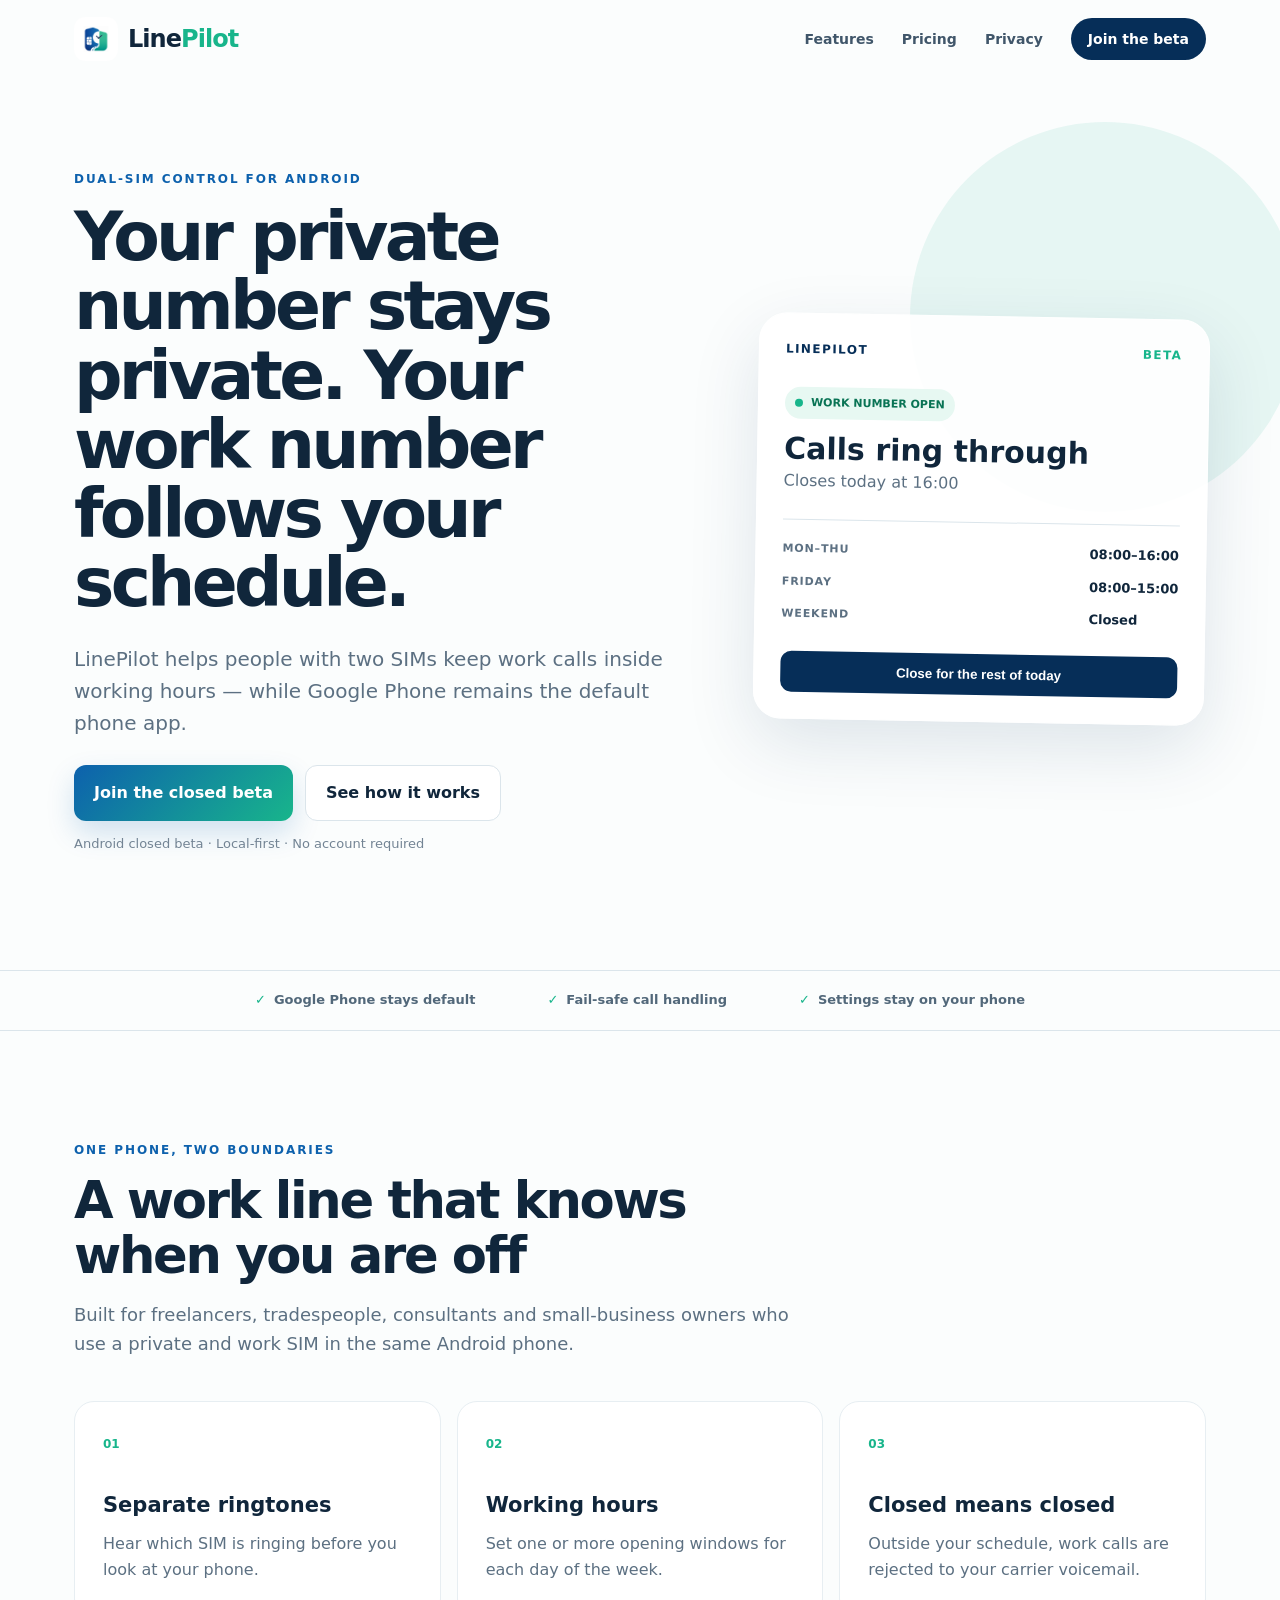
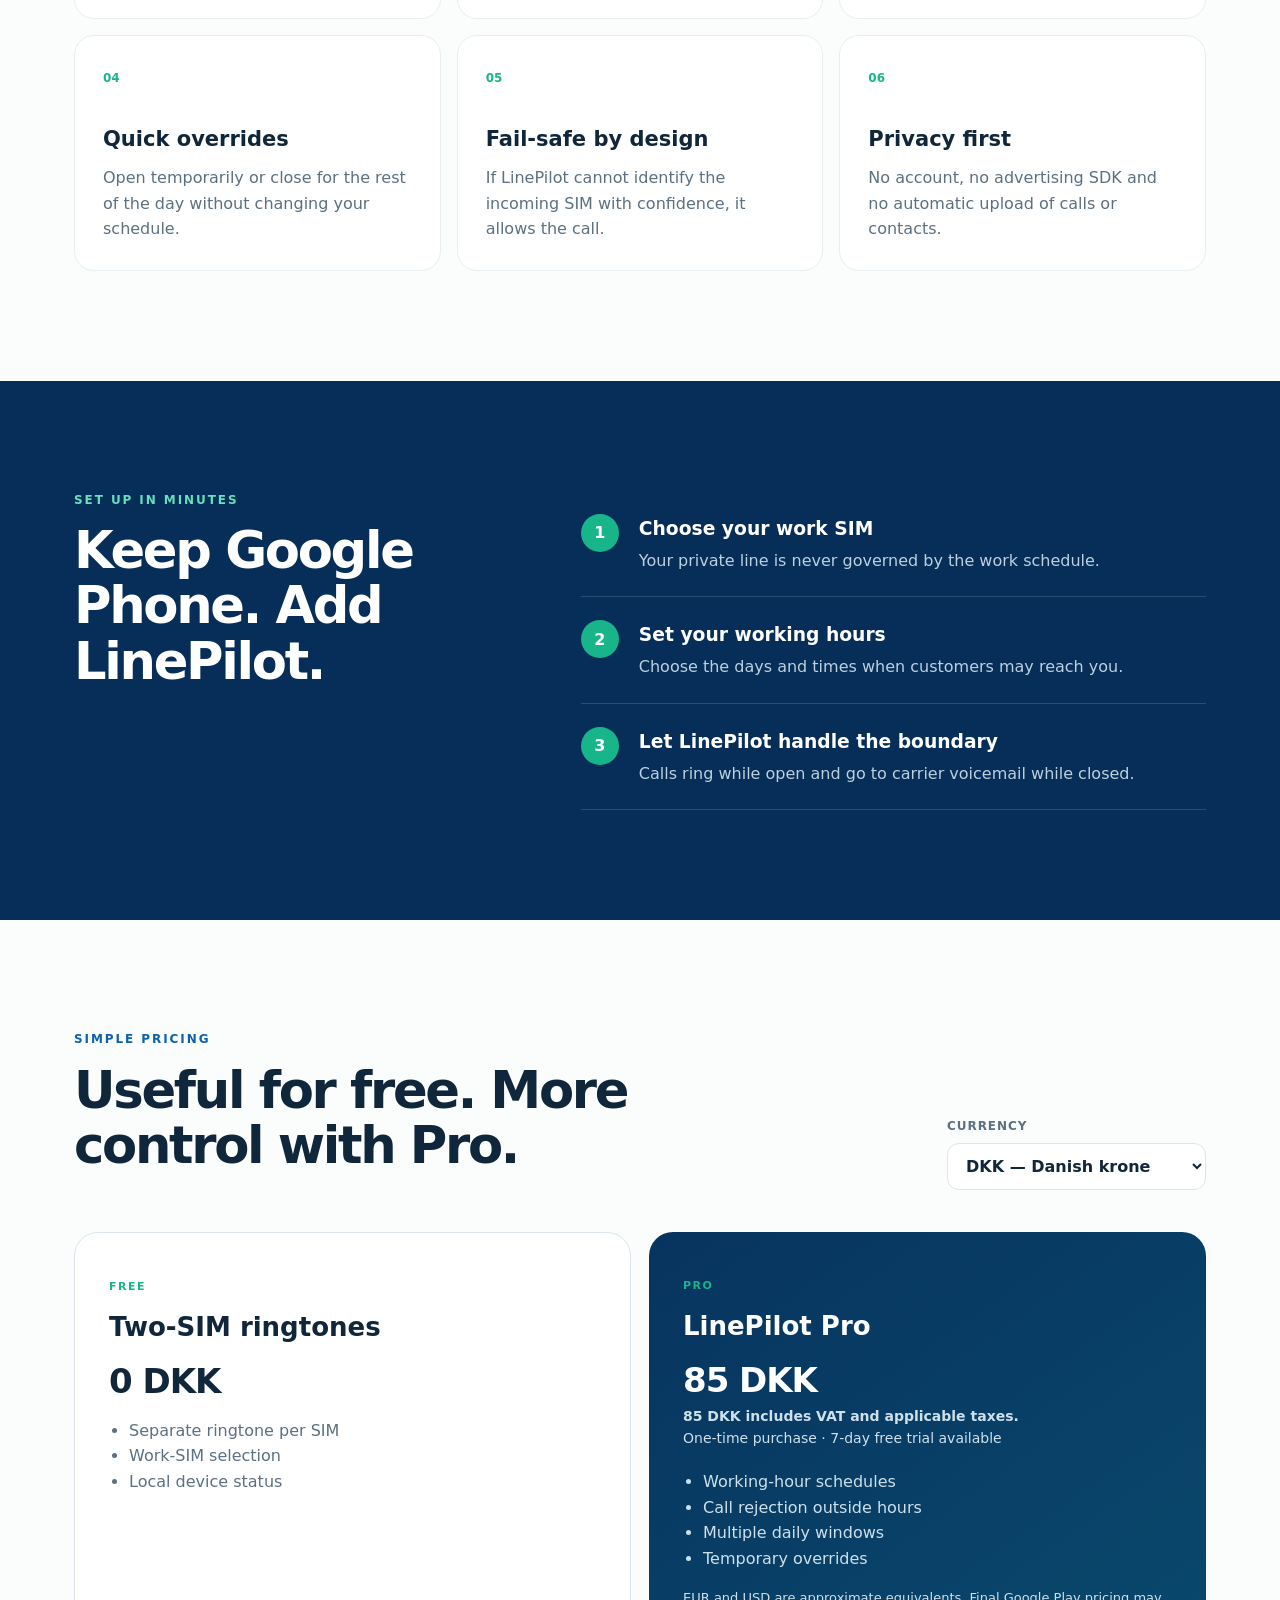
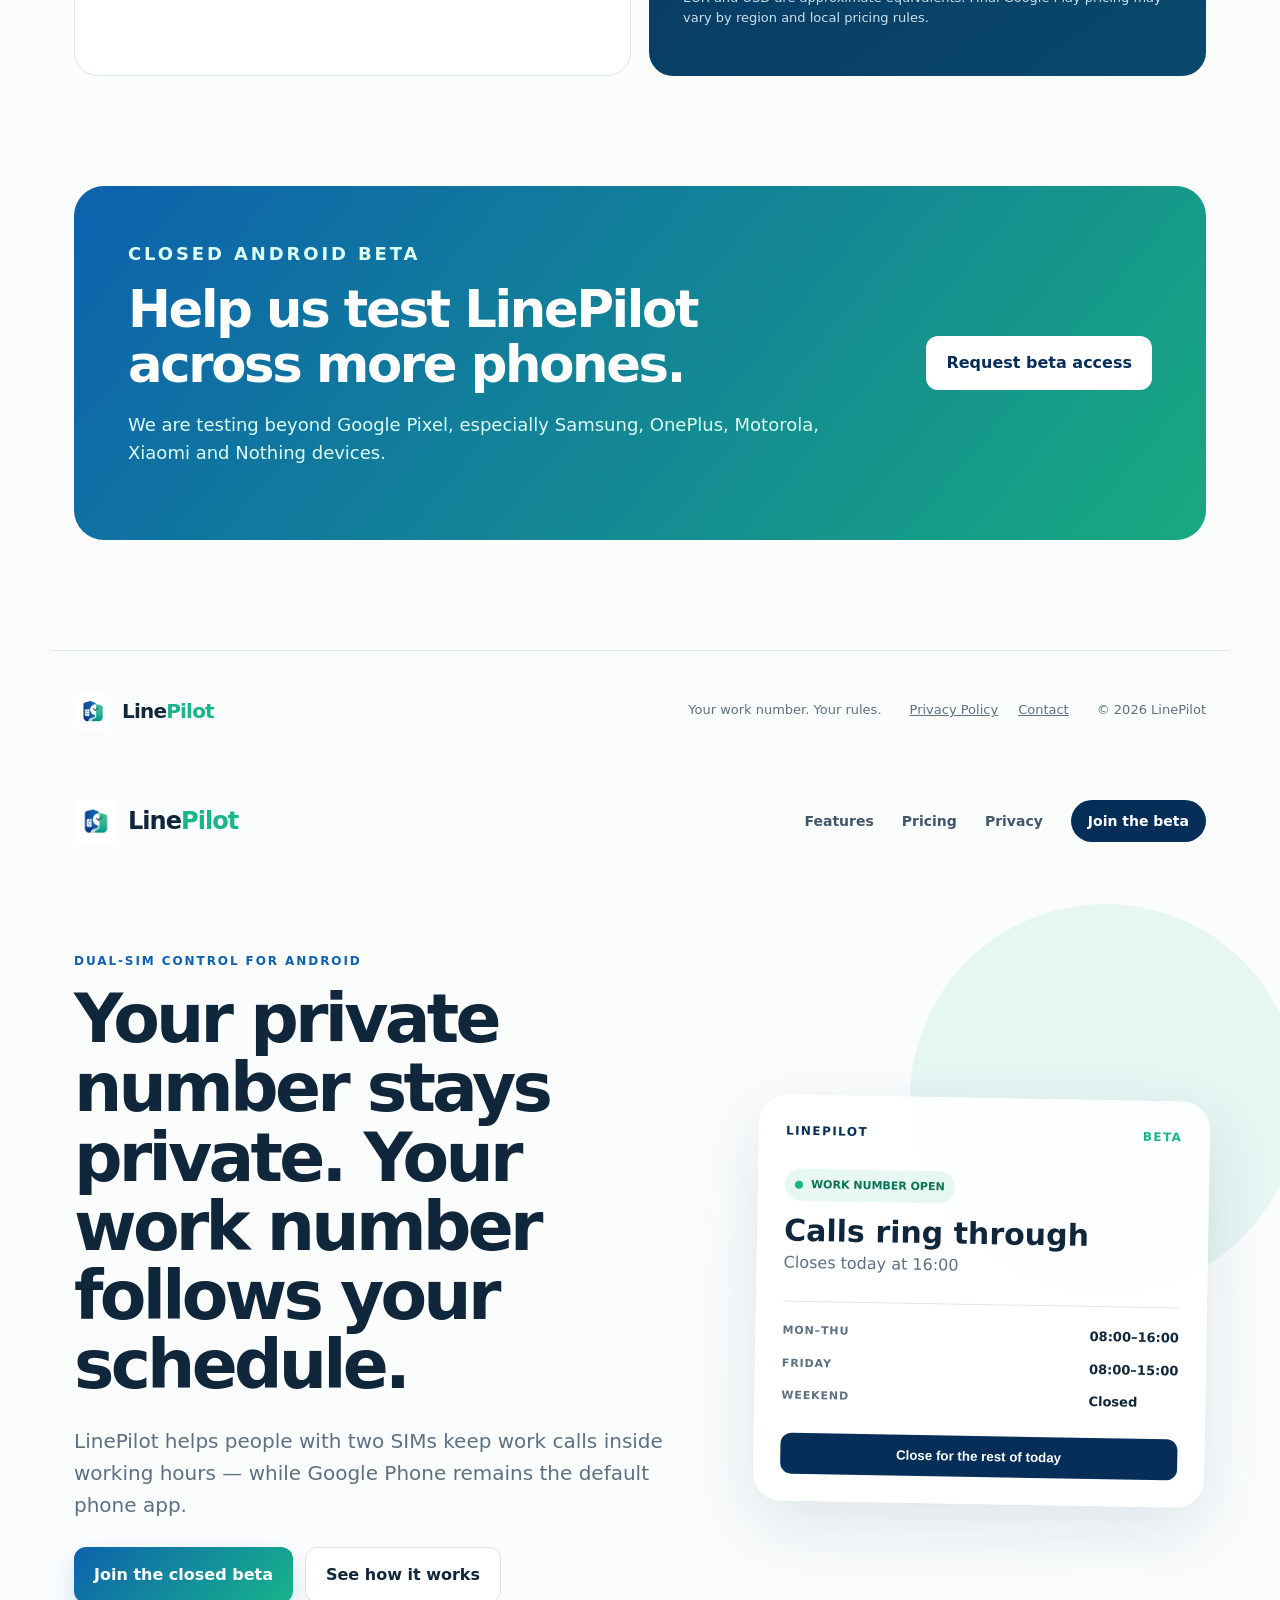
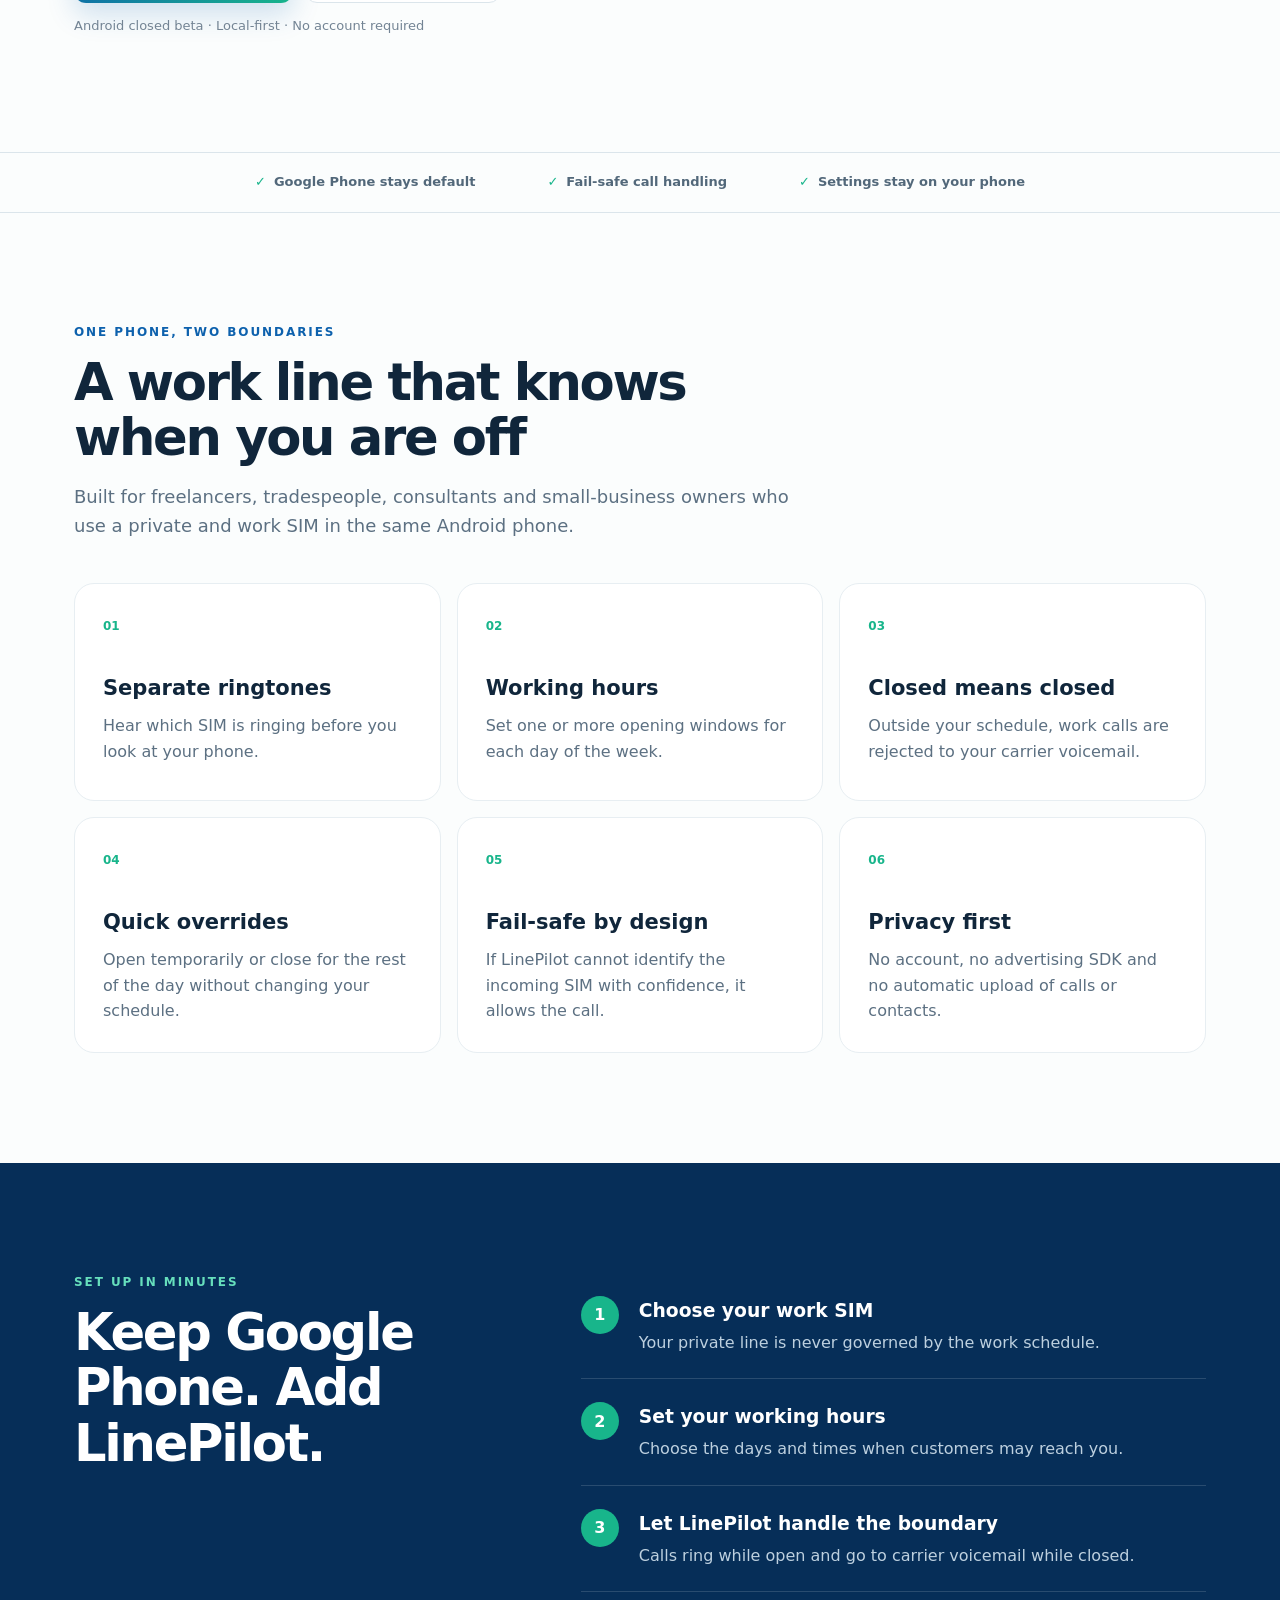
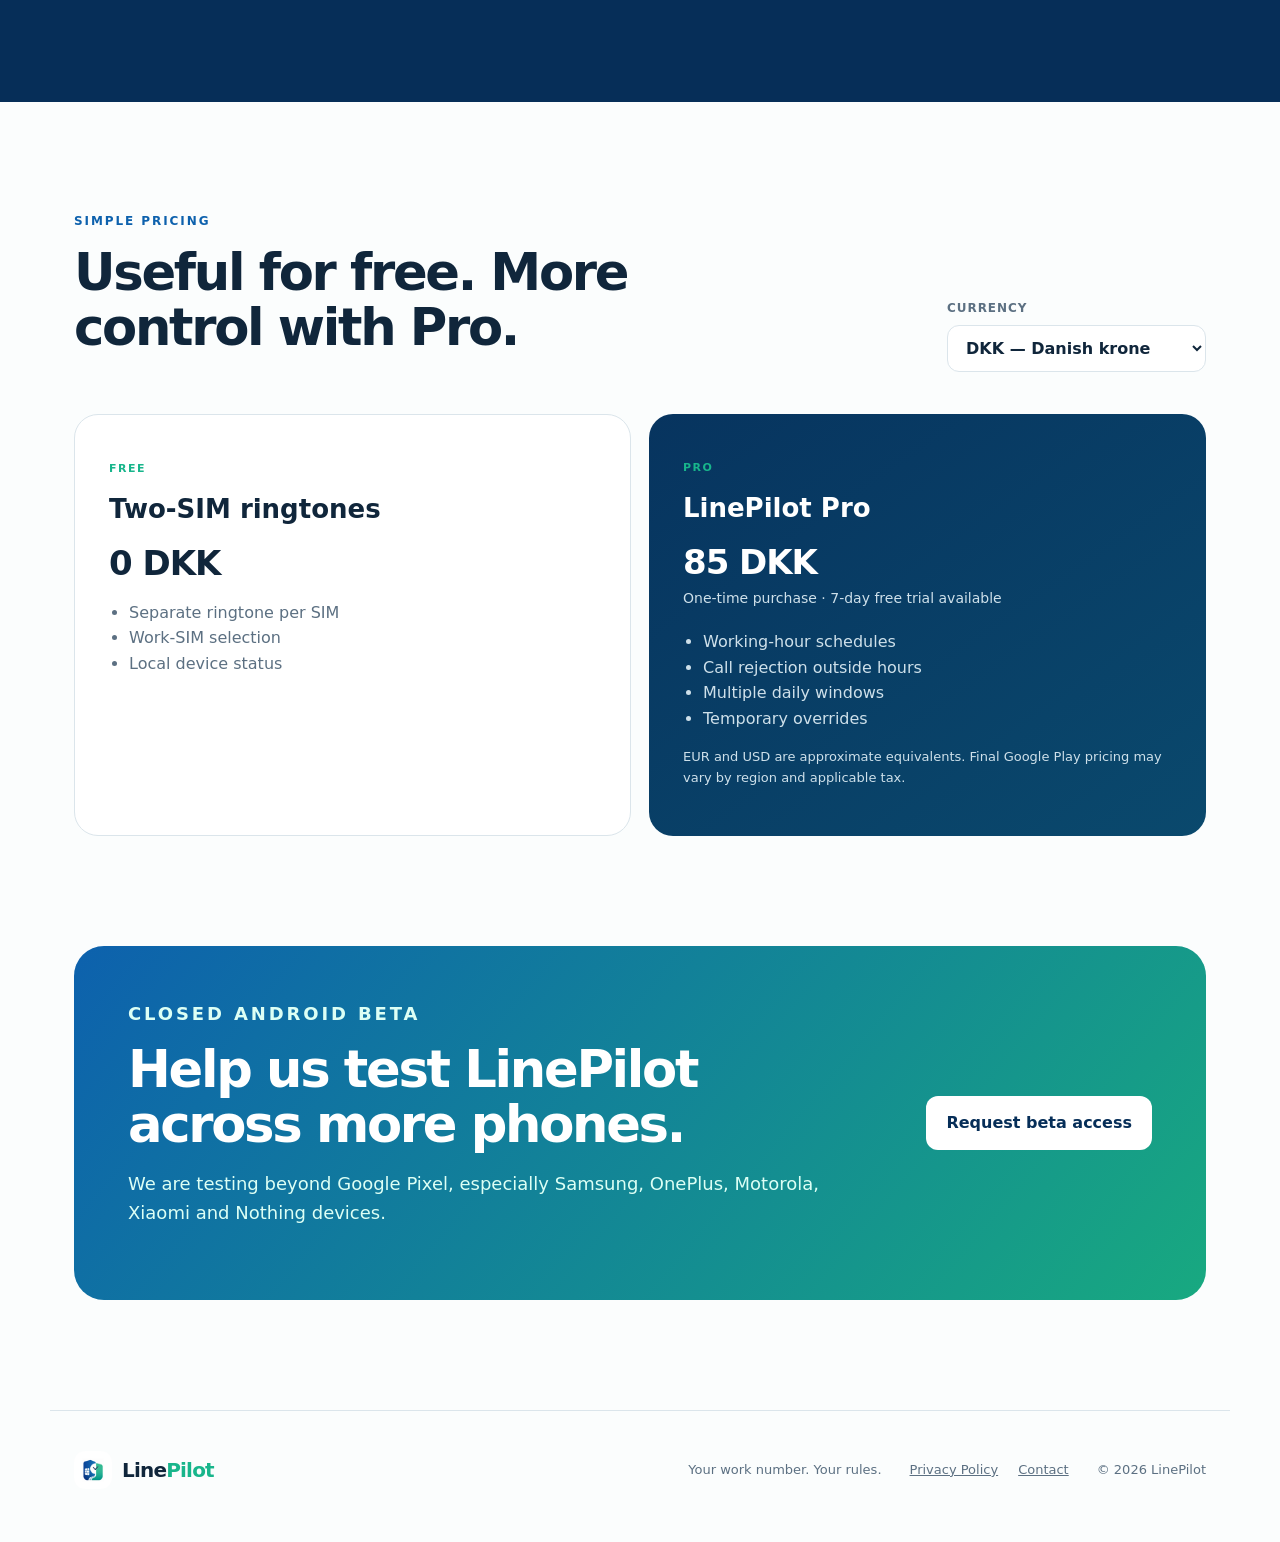
==== commit f7c1da0c: "Update index.html" ====
--- a/index.html
+++ b/index.html
@@ -1,3 +1,43 @@
+<!doctype html>
+<html lang="en">
+<head>
+  <meta charset="utf-8"><meta name="viewport" content="width=device-width, initial-scale=1">
+  <title>LinePilot — Your work number. Your rules.</title>
+  <meta name="description" content="LinePilot turns the second SIM in your Android phone into a work line that follows your schedule.">
+  <meta property="og:title" content="LinePilot — Your work number. Your rules."><meta property="og:description" content="Keep your private number normal and let your work number ring only when you want it to."><meta property="og:image" content="og.png"><meta property="og:type" content="website"><meta name="theme-color" content="#07345f">
+  <link rel="icon" href="icon.png"><link rel="stylesheet" href="styles.css">
+</head>
+<body>
+  <header class="site-header"><a class="brand" href="#top" aria-label="LinePilot home"><img src="icon.png" alt="" width="44" height="44"><span>Line<span>Pilot</span></span></a><nav aria-label="Main navigation"><a href="#features">Features</a><a href="#pricing">Pricing</a><a href="privacy.html">Privacy</a><a class="nav-cta" href="mailto:info@linepilotapp.com?subject=LinePilot%20beta">Join the beta</a></nav></header>
+  <main id="top">
+    <section class="hero"><div class="hero-copy"><p class="eyebrow">DUAL-SIM CONTROL FOR ANDROID</p><h1>Your private number stays private. Your work number follows your schedule.</h1><p class="lede">LinePilot helps people with two SIMs keep work calls inside working hours — while Google Phone remains the default phone app.</p><div class="hero-actions"><a class="button primary" href="mailto:info@linepilotapp.com?subject=Join%20the%20LinePilot%20beta">Join the closed beta</a><a class="button secondary" href="#how-it-works">See how it works</a></div><p class="microcopy">Android closed beta · Local-first · No account required</p></div>
+      <div class="status-card" aria-label="Example LinePilot status"><div class="status-top"><span>LINEPILOT</span><span class="beta">BETA</span></div><div class="status-pill"><i></i> WORK NUMBER OPEN</div><h2>Calls ring through</h2><p>Closes today at 16:00</p><div class="schedule"><span>MON–THU</span><strong>08:00–16:00</strong><span>FRIDAY</span><strong>08:00–15:00</strong><span>WEEKEND</span><strong>Closed</strong></div><button type="button" disabled>Close for the rest of today</button></div>
+    </section>
+    <section class="trust-strip" aria-label="Product principles"><span>Google Phone stays default</span><span>Fail-safe call handling</span><span>Settings stay on your phone</span></section>
+    <section class="section" id="features"><div class="section-heading"><p class="eyebrow">ONE PHONE, TWO BOUNDARIES</p><h2>A work line that knows when you are off</h2><p>Built for freelancers, tradespeople, consultants and small-business owners who use a private and work SIM in the same Android phone.</p></div><div class="feature-grid">
+      <article><span class="number">01</span><h3>Separate ringtones</h3><p>Hear which SIM is ringing before you look at your phone.</p></article><article><span class="number">02</span><h3>Working hours</h3><p>Set one or more opening windows for each day of the week.</p></article><article><span class="number">03</span><h3>Closed means closed</h3><p>Outside your schedule, work calls are rejected to your carrier voicemail.</p></article><article><span class="number">04</span><h3>Quick overrides</h3><p>Open temporarily or close for the rest of the day without changing your schedule.</p></article><article><span class="number">05</span><h3>Fail-safe by design</h3><p>If LinePilot cannot identify the incoming SIM with confidence, it allows the call.</p></article><article><span class="number">06</span><h3>Privacy first</h3><p>No account, no advertising SDK and no automatic upload of calls or contacts.</p></article>
+    </div></section>
+    <section class="section process" id="how-it-works"><div class="section-heading"><p class="eyebrow">SET UP IN MINUTES</p><h2>Keep Google Phone. Add LinePilot.</h2></div><ol><li><span>1</span><div><h3>Choose your work SIM</h3><p>Your private line is never governed by the work schedule.</p></div></li><li><span>2</span><div><h3>Set your working hours</h3><p>Choose the days and times when customers may reach you.</p></div></li><li><span>3</span><div><h3>Let LinePilot handle the boundary</h3><p>Calls ring while open and go to carrier voicemail while closed.</p></div></li></ol></section>
+    <section class="section pricing" id="pricing"><div class="pricing-heading-row"><div class="section-heading"><p class="eyebrow">SIMPLE PRICING</p><h2>Useful for free. More control with Pro.</h2></div><label class="currency-picker" for="currency-select"><span>Currency</span><select id="currency-select" aria-describedby="currency-note"><option value="DKK" selected>DKK — Danish krone</option><option value="EUR">EUR — Euro</option><option value="USD">USD — US dollar</option></select></label></div><div class="price-grid"><article class="price-card"><p class="tier">FREE</p><h3>Two-SIM ringtones</h3><p class="price" id="free-price" aria-live="polite">0 DKK</p><ul><li>Separate ringtone per SIM</li><li>Work-SIM selection</li><li>Local device status</li></ul></article><article class="price-card featured"><p class="tier">PRO</p><h3>LinePilot Pro</h3><p class="price" id="pro-price" aria-live="polite">85 DKK</p><p class="billing-note"><strong>85 DKK includes VAT and applicable taxes.</strong><br>One-time purchase · 7-day free trial available</p><ul><li>Working-hour schedules</li><li>Call rejection outside hours</li><li>Multiple daily windows</li><li>Temporary overrides</li></ul><p class="fineprint" id="currency-note">EUR and USD are approximate equivalents. Final Google Play pricing may vary by region and local pricing rules.</p></article></div></section>
+    <section class="cta"><div><p class="eyebrow">CLOSED ANDROID BETA</p><h2>Help us test LinePilot across more phones.</h2><p>We are testing beyond Google Pixel, especially Samsung, OnePlus, Motorola, Xiaomi and Nothing devices.</p></div><a class="button light" href="mailto:info@linepilotapp.com?subject=Join%20the%20LinePilot%20beta">Request beta access</a></section>
+  </main>
+  <footer><a class="brand footer-brand" href="#top"><img src="icon.png" alt="" width="38" height="38"><span>Line<span>Pilot</span></span></a><p>Your work number. Your rules.</p><div><a href="privacy.html">Privacy Policy</a><a href="mailto:info@linepilotapp.com">Contact</a></div><p class="copyright">© 2026 LinePilot</p></footer>
+  <script>
+    const prices = {
+      DKK: { free: "0 DKK", pro: "85 DKK" },
+      EUR: { free: "€0", pro: "€11.37" },
+      USD: { free: "$0", pro: "$13.22" }
+    };
+    const currencySelect = document.getElementById("currency-select");
+    const freePrice = document.getElementById("free-price");
+    const proPrice = document.getElementById("pro-price");
+    currencySelect.addEventListener("change", () => {
+      const selectedPrices = prices[currencySelect.value];
+      freePrice.textContent = selectedPrices.free;
+      proPrice.textContent = selectedPrices.pro;
+    });
+  </script>
+</body></html>
 <!doctype html>
 <html lang="en">
 <head>
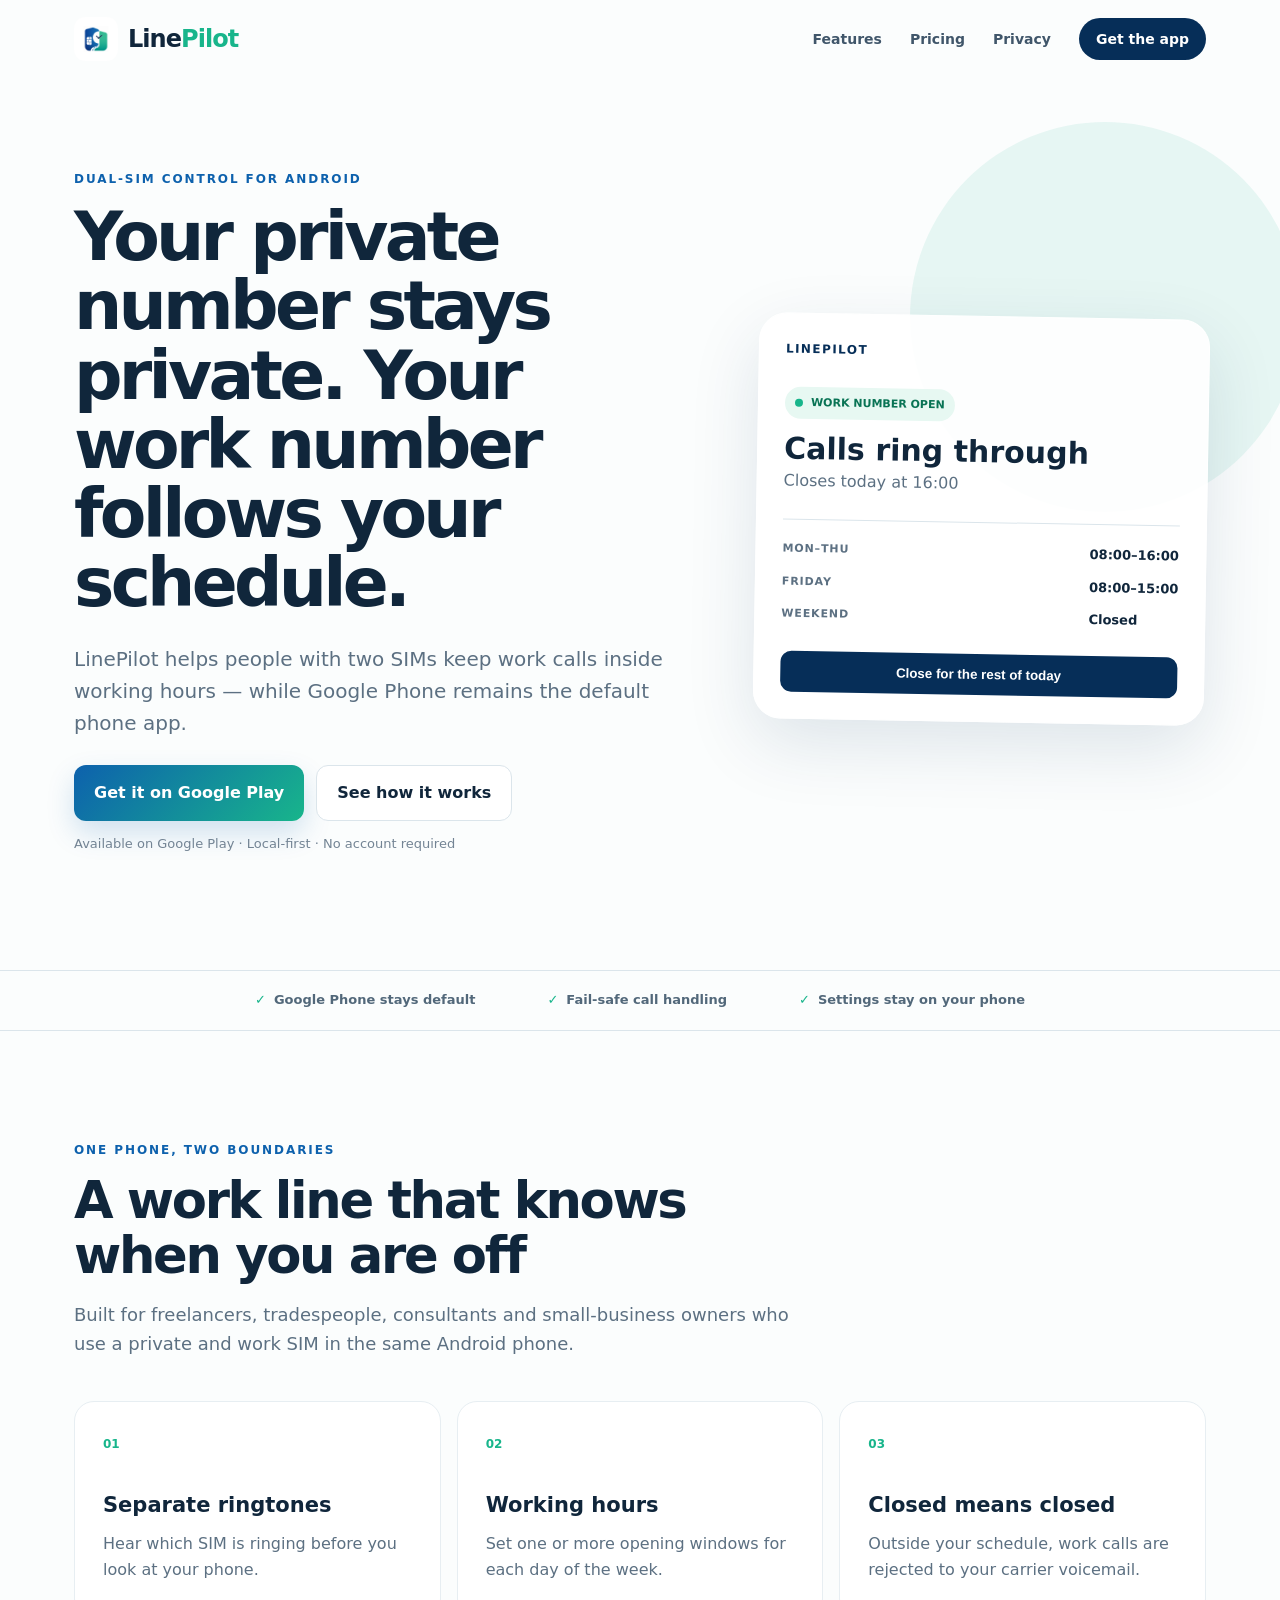
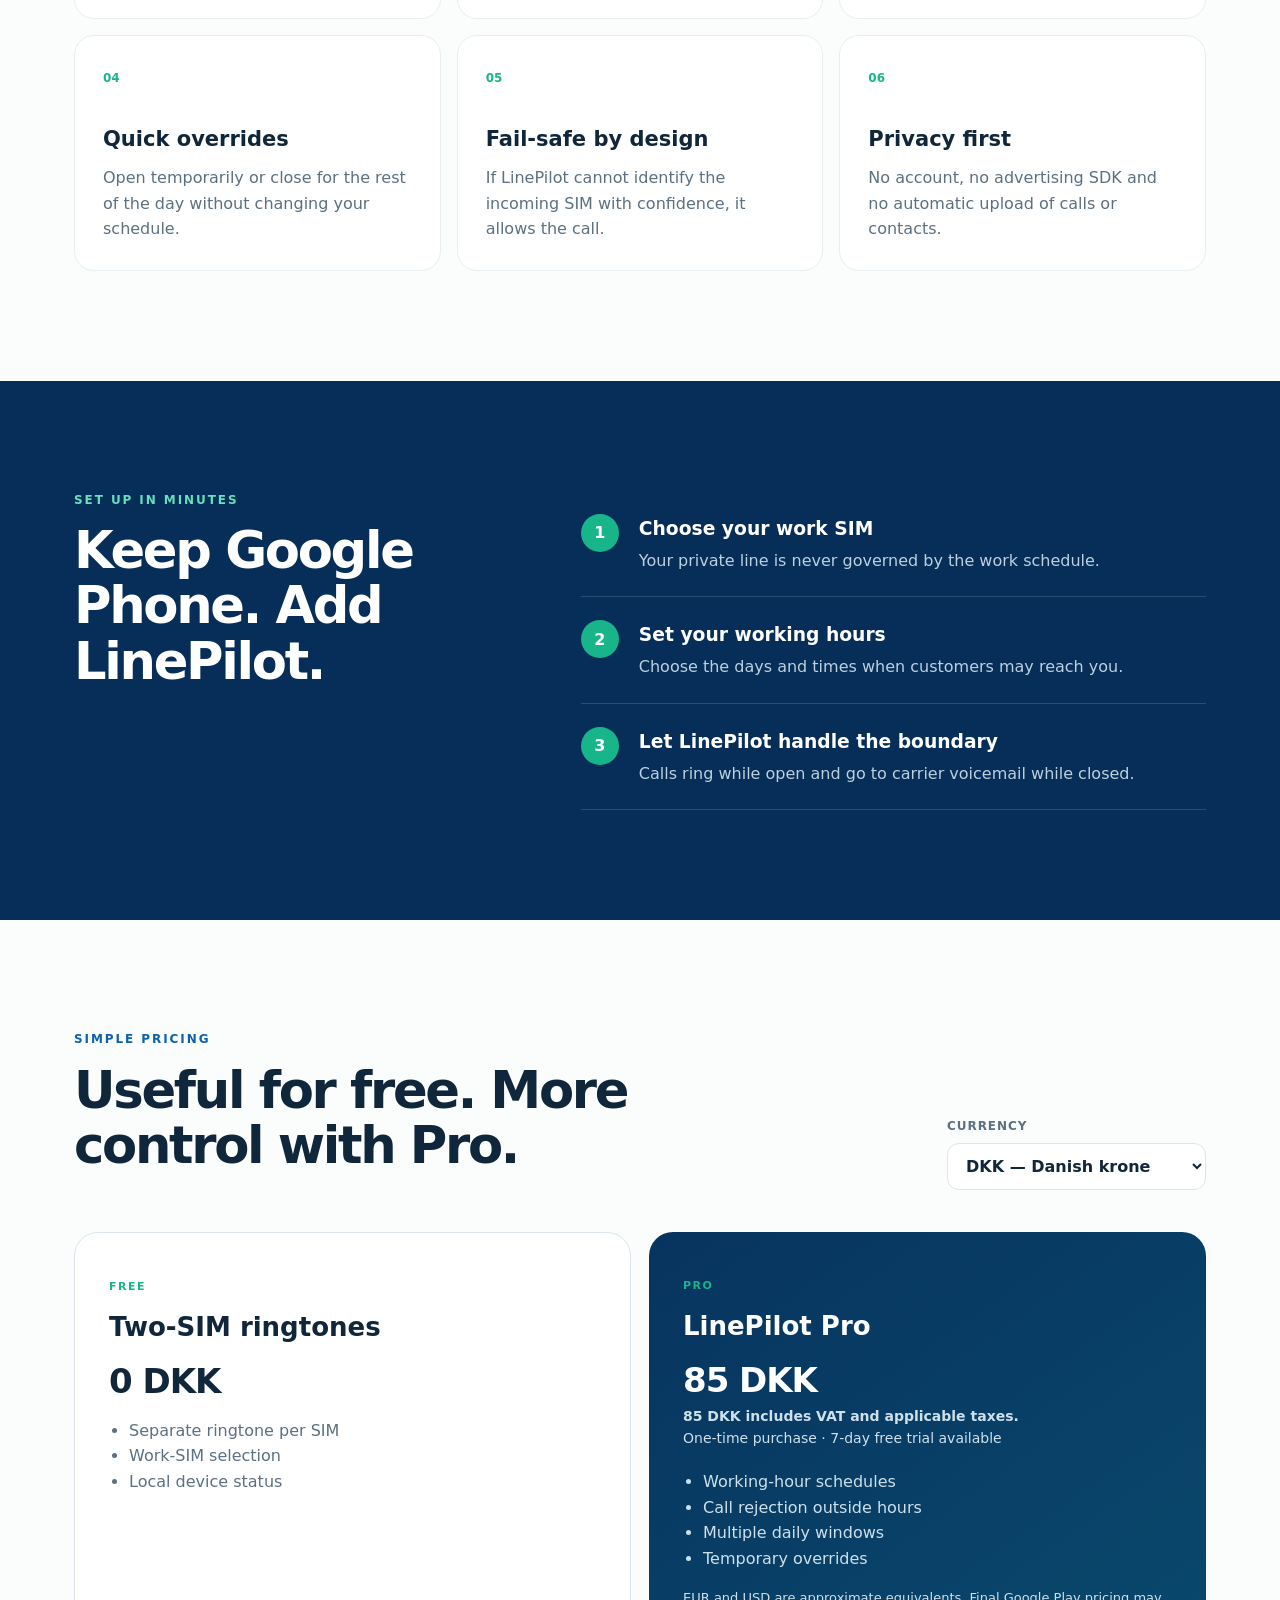
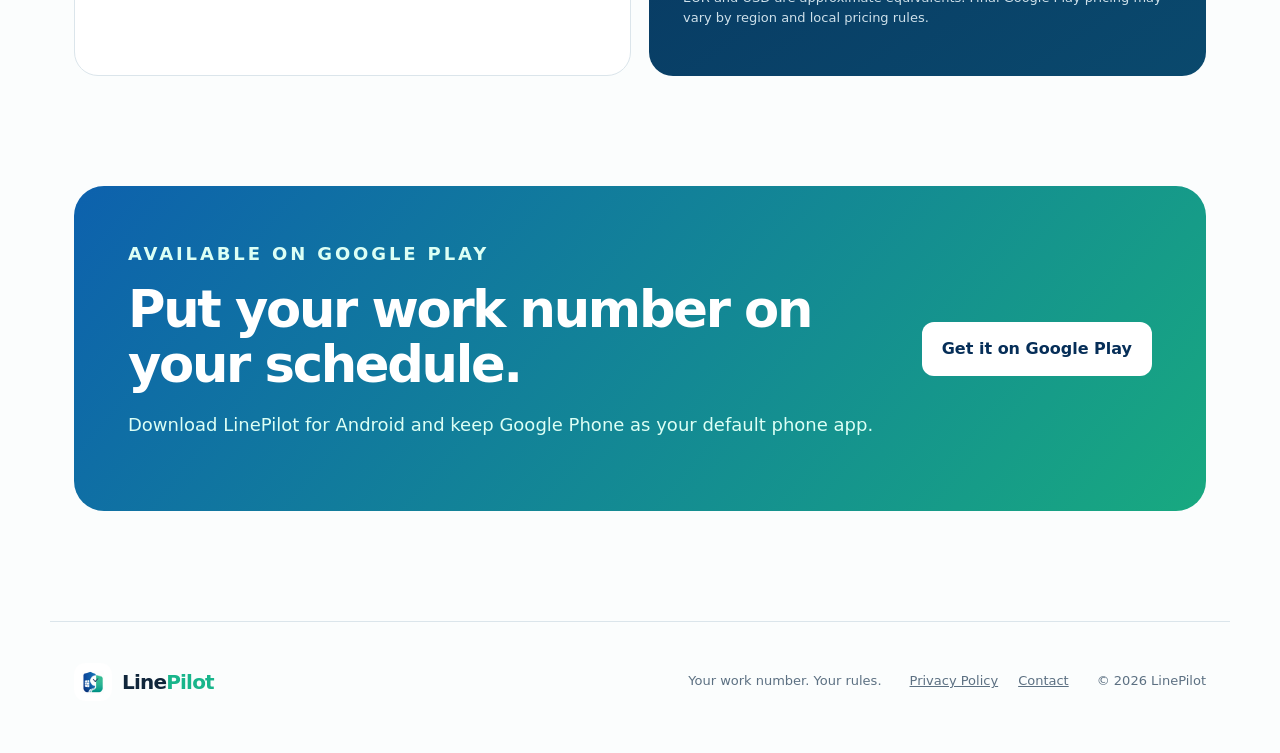
==== commit f336db0a: "Replace beta links with Google Play launch links" ====
--- a/index.html
+++ b/index.html
@@ -8,10 +8,10 @@
   <link rel="icon" href="icon.png"><link rel="stylesheet" href="styles.css">
 </head>
 <body>
-  <header class="site-header"><a class="brand" href="#top" aria-label="LinePilot home"><img src="icon.png" alt="" width="44" height="44"><span>Line<span>Pilot</span></span></a><nav aria-label="Main navigation"><a href="#features">Features</a><a href="#pricing">Pricing</a><a href="privacy.html">Privacy</a><a class="nav-cta" href="mailto:info@linepilotapp.com?subject=LinePilot%20beta">Join the beta</a></nav></header>
+  <header class="site-header"><a class="brand" href="#top" aria-label="LinePilot home"><img src="icon.png" alt="" width="44" height="44"><span>Line<span>Pilot</span></span></a><nav aria-label="Main navigation"><a href="#features">Features</a><a href="#pricing">Pricing</a><a href="privacy.html">Privacy</a><a class="nav-cta" href="https://play.google.com/store/apps/details?id=app.linepilot.android&amp;hl=en" target="_blank" rel="noopener">Get the app</a></nav></header>
   <main id="top">
-    <section class="hero"><div class="hero-copy"><p class="eyebrow">DUAL-SIM CONTROL FOR ANDROID</p><h1>Your private number stays private. Your work number follows your schedule.</h1><p class="lede">LinePilot helps people with two SIMs keep work calls inside working hours — while Google Phone remains the default phone app.</p><div class="hero-actions"><a class="button primary" href="mailto:info@linepilotapp.com?subject=Join%20the%20LinePilot%20beta">Join the closed beta</a><a class="button secondary" href="#how-it-works">See how it works</a></div><p class="microcopy">Android closed beta · Local-first · No account required</p></div>
-      <div class="status-card" aria-label="Example LinePilot status"><div class="status-top"><span>LINEPILOT</span><span class="beta">BETA</span></div><div class="status-pill"><i></i> WORK NUMBER OPEN</div><h2>Calls ring through</h2><p>Closes today at 16:00</p><div class="schedule"><span>MON–THU</span><strong>08:00–16:00</strong><span>FRIDAY</span><strong>08:00–15:00</strong><span>WEEKEND</span><strong>Closed</strong></div><button type="button" disabled>Close for the rest of today</button></div>
+    <section class="hero"><div class="hero-copy"><p class="eyebrow">DUAL-SIM CONTROL FOR ANDROID</p><h1>Your private number stays private. Your work number follows your schedule.</h1><p class="lede">LinePilot helps people with two SIMs keep work calls inside working hours — while Google Phone remains the default phone app.</p><div class="hero-actions"><a class="button primary" href="https://play.google.com/store/apps/details?id=app.linepilot.android&amp;hl=en" target="_blank" rel="noopener">Get it on Google Play</a><a class="button secondary" href="#how-it-works">See how it works</a></div><p class="microcopy">Available on Google Play · Local-first · No account required</p></div>
+      <div class="status-card" aria-label="Example LinePilot status"><div class="status-top"><span>LINEPILOT</span></div><div class="status-pill"><i></i> WORK NUMBER OPEN</div><h2>Calls ring through</h2><p>Closes today at 16:00</p><div class="schedule"><span>MON–THU</span><strong>08:00–16:00</strong><span>FRIDAY</span><strong>08:00–15:00</strong><span>WEEKEND</span><strong>Closed</strong></div><button type="button" disabled>Close for the rest of today</button></div>
     </section>
     <section class="trust-strip" aria-label="Product principles"><span>Google Phone stays default</span><span>Fail-safe call handling</span><span>Settings stay on your phone</span></section>
     <section class="section" id="features"><div class="section-heading"><p class="eyebrow">ONE PHONE, TWO BOUNDARIES</p><h2>A work line that knows when you are off</h2><p>Built for freelancers, tradespeople, consultants and small-business owners who use a private and work SIM in the same Android phone.</p></div><div class="feature-grid">
@@ -19,7 +19,7 @@
     </div></section>
     <section class="section process" id="how-it-works"><div class="section-heading"><p class="eyebrow">SET UP IN MINUTES</p><h2>Keep Google Phone. Add LinePilot.</h2></div><ol><li><span>1</span><div><h3>Choose your work SIM</h3><p>Your private line is never governed by the work schedule.</p></div></li><li><span>2</span><div><h3>Set your working hours</h3><p>Choose the days and times when customers may reach you.</p></div></li><li><span>3</span><div><h3>Let LinePilot handle the boundary</h3><p>Calls ring while open and go to carrier voicemail while closed.</p></div></li></ol></section>
     <section class="section pricing" id="pricing"><div class="pricing-heading-row"><div class="section-heading"><p class="eyebrow">SIMPLE PRICING</p><h2>Useful for free. More control with Pro.</h2></div><label class="currency-picker" for="currency-select"><span>Currency</span><select id="currency-select" aria-describedby="currency-note"><option value="DKK" selected>DKK — Danish krone</option><option value="EUR">EUR — Euro</option><option value="USD">USD — US dollar</option></select></label></div><div class="price-grid"><article class="price-card"><p class="tier">FREE</p><h3>Two-SIM ringtones</h3><p class="price" id="free-price" aria-live="polite">0 DKK</p><ul><li>Separate ringtone per SIM</li><li>Work-SIM selection</li><li>Local device status</li></ul></article><article class="price-card featured"><p class="tier">PRO</p><h3>LinePilot Pro</h3><p class="price" id="pro-price" aria-live="polite">85 DKK</p><p class="billing-note"><strong>85 DKK includes VAT and applicable taxes.</strong><br>One-time purchase · 7-day free trial available</p><ul><li>Working-hour schedules</li><li>Call rejection outside hours</li><li>Multiple daily windows</li><li>Temporary overrides</li></ul><p class="fineprint" id="currency-note">EUR and USD are approximate equivalents. Final Google Play pricing may vary by region and local pricing rules.</p></article></div></section>
-    <section class="cta"><div><p class="eyebrow">CLOSED ANDROID BETA</p><h2>Help us test LinePilot across more phones.</h2><p>We are testing beyond Google Pixel, especially Samsung, OnePlus, Motorola, Xiaomi and Nothing devices.</p></div><a class="button light" href="mailto:info@linepilotapp.com?subject=Join%20the%20LinePilot%20beta">Request beta access</a></section>
+    <section class="cta"><div><p class="eyebrow">AVAILABLE ON GOOGLE PLAY</p><h2>Put your work number on your schedule.</h2><p>Download LinePilot for Android and keep Google Phone as your default phone app.</p></div><a class="button light" href="https://play.google.com/store/apps/details?id=app.linepilot.android&amp;hl=en" target="_blank" rel="noopener">Get it on Google Play</a></section>
   </main>
   <footer><a class="brand footer-brand" href="#top"><img src="icon.png" alt="" width="38" height="38"><span>Line<span>Pilot</span></span></a><p>Your work number. Your rules.</p><div><a href="privacy.html">Privacy Policy</a><a href="mailto:info@linepilotapp.com">Contact</a></div><p class="copyright">© 2026 LinePilot</p></footer>
   <script>
@@ -38,43 +38,4 @@
     });
   </script>
 </body></html>
-<!doctype html>
-<html lang="en">
-<head>
-  <meta charset="utf-8"><meta name="viewport" content="width=device-width, initial-scale=1">
-  <title>LinePilot — Your work number. Your rules.</title>
-  <meta name="description" content="LinePilot turns the second SIM in your Android phone into a work line that follows your schedule.">
-  <meta property="og:title" content="LinePilot — Your work number. Your rules."><meta property="og:description" content="Keep your private number normal and let your work number ring only when you want it to."><meta property="og:image" content="og.png"><meta property="og:type" content="website"><meta name="theme-color" content="#07345f">
-  <link rel="icon" href="icon.png"><link rel="stylesheet" href="styles.css">
-</head>
-<body>
-  <header class="site-header"><a class="brand" href="#top" aria-label="LinePilot home"><img src="icon.png" alt="" width="44" height="44"><span>Line<span>Pilot</span></span></a><nav aria-label="Main navigation"><a href="#features">Features</a><a href="#pricing">Pricing</a><a href="privacy.html">Privacy</a><a class="nav-cta" href="mailto:info@linepilotapp.com?subject=LinePilot%20beta">Join the beta</a></nav></header>
-  <main id="top">
-    <section class="hero"><div class="hero-copy"><p class="eyebrow">DUAL-SIM CONTROL FOR ANDROID</p><h1>Your private number stays private. Your work number follows your schedule.</h1><p class="lede">LinePilot helps people with two SIMs keep work calls inside working hours — while Google Phone remains the default phone app.</p><div class="hero-actions"><a class="button primary" href="mailto:info@linepilotapp.com?subject=Join%20the%20LinePilot%20beta">Join the closed beta</a><a class="button secondary" href="#how-it-works">See how it works</a></div><p class="microcopy">Android closed beta · Local-first · No account required</p></div>
-      <div class="status-card" aria-label="Example LinePilot status"><div class="status-top"><span>LINEPILOT</span><span class="beta">BETA</span></div><div class="status-pill"><i></i> WORK NUMBER OPEN</div><h2>Calls ring through</h2><p>Closes today at 16:00</p><div class="schedule"><span>MON–THU</span><strong>08:00–16:00</strong><span>FRIDAY</span><strong>08:00–15:00</strong><span>WEEKEND</span><strong>Closed</strong></div><button type="button" disabled>Close for the rest of today</button></div>
-    </section>
-    <section class="trust-strip" aria-label="Product principles"><span>Google Phone stays default</span><span>Fail-safe call handling</span><span>Settings stay on your phone</span></section>
-    <section class="section" id="features"><div class="section-heading"><p class="eyebrow">ONE PHONE, TWO BOUNDARIES</p><h2>A work line that knows when you are off</h2><p>Built for freelancers, tradespeople, consultants and small-business owners who use a private and work SIM in the same Android phone.</p></div><div class="feature-grid">
-      <article><span class="number">01</span><h3>Separate ringtones</h3><p>Hear which SIM is ringing before you look at your phone.</p></article><article><span class="number">02</span><h3>Working hours</h3><p>Set one or more opening windows for each day of the week.</p></article><article><span class="number">03</span><h3>Closed means closed</h3><p>Outside your schedule, work calls are rejected to your carrier voicemail.</p></article><article><span class="number">04</span><h3>Quick overrides</h3><p>Open temporarily or close for the rest of the day without changing your schedule.</p></article><article><span class="number">05</span><h3>Fail-safe by design</h3><p>If LinePilot cannot identify the incoming SIM with confidence, it allows the call.</p></article><article><span class="number">06</span><h3>Privacy first</h3><p>No account, no advertising SDK and no automatic upload of calls or contacts.</p></article>
-    </div></section>
-    <section class="section process" id="how-it-works"><div class="section-heading"><p class="eyebrow">SET UP IN MINUTES</p><h2>Keep Google Phone. Add LinePilot.</h2></div><ol><li><span>1</span><div><h3>Choose your work SIM</h3><p>Your private line is never governed by the work schedule.</p></div></li><li><span>2</span><div><h3>Set your working hours</h3><p>Choose the days and times when customers may reach you.</p></div></li><li><span>3</span><div><h3>Let LinePilot handle the boundary</h3><p>Calls ring while open and go to carrier voicemail while closed.</p></div></li></ol></section>
-    <section class="section pricing" id="pricing"><div class="pricing-heading-row"><div class="section-heading"><p class="eyebrow">SIMPLE PRICING</p><h2>Useful for free. More control with Pro.</h2></div><label class="currency-picker" for="currency-select"><span>Currency</span><select id="currency-select" aria-describedby="currency-note"><option value="DKK" selected>DKK — Danish krone</option><option value="EUR">EUR — Euro</option><option value="USD">USD — US dollar</option></select></label></div><div class="price-grid"><article class="price-card"><p class="tier">FREE</p><h3>Two-SIM ringtones</h3><p class="price" id="free-price" aria-live="polite">0 DKK</p><ul><li>Separate ringtone per SIM</li><li>Work-SIM selection</li><li>Local device status</li></ul></article><article class="price-card featured"><p class="tier">PRO</p><h3>LinePilot Pro</h3><p class="price" id="pro-price" aria-live="polite">85 DKK</p><p class="billing-note">One-time purchase · 7-day free trial available</p><ul><li>Working-hour schedules</li><li>Call rejection outside hours</li><li>Multiple daily windows</li><li>Temporary overrides</li></ul><p class="fineprint" id="currency-note">EUR and USD are approximate equivalents. Final Google Play pricing may vary by region and applicable tax.</p></article></div></section>
-    <section class="cta"><div><p class="eyebrow">CLOSED ANDROID BETA</p><h2>Help us test LinePilot across more phones.</h2><p>We are testing beyond Google Pixel, especially Samsung, OnePlus, Motorola, Xiaomi and Nothing devices.</p></div><a class="button light" href="mailto:info@linepilotapp.com?subject=Join%20the%20LinePilot%20beta">Request beta access</a></section>
-  </main>
-  <footer><a class="brand footer-brand" href="#top"><img src="icon.png" alt="" width="38" height="38"><span>Line<span>Pilot</span></span></a><p>Your work number. Your rules.</p><div><a href="privacy.html">Privacy Policy</a><a href="mailto:info@linepilotapp.com">Contact</a></div><p class="copyright">© 2026 LinePilot</p></footer>
-  <script>
-    const prices = {
-      DKK: { free: "0 DKK", pro: "85 DKK" },
-      EUR: { free: "€0", pro: "€11.37" },
-      USD: { free: "$0", pro: "$13.22" }
-    };
-    const currencySelect = document.getElementById("currency-select");
-    const freePrice = document.getElementById("free-price");
-    const proPrice = document.getElementById("pro-price");
-    currencySelect.addEventListener("change", () => {
-      const selectedPrices = prices[currencySelect.value];
-      freePrice.textContent = selectedPrices.free;
-      proPrice.textContent = selectedPrices.pro;
-    });
-  </script>
-</body></html>
+
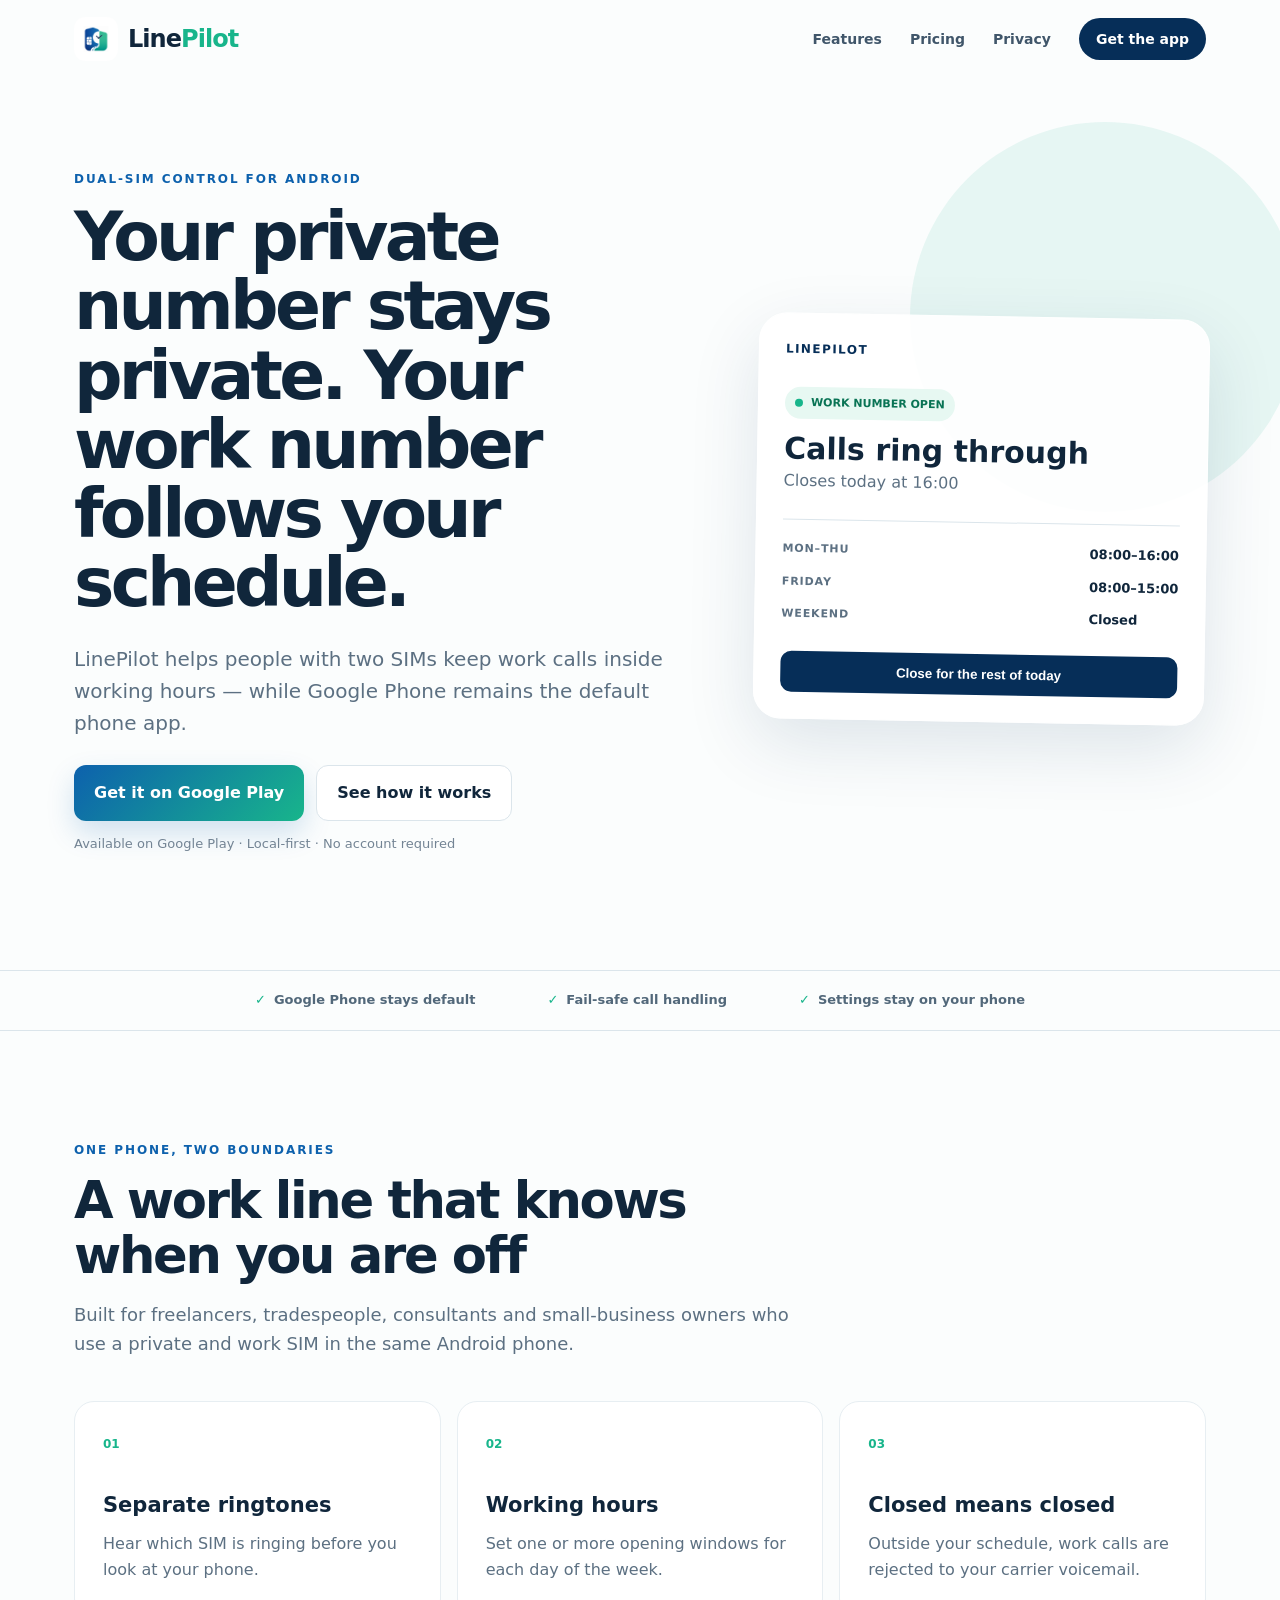
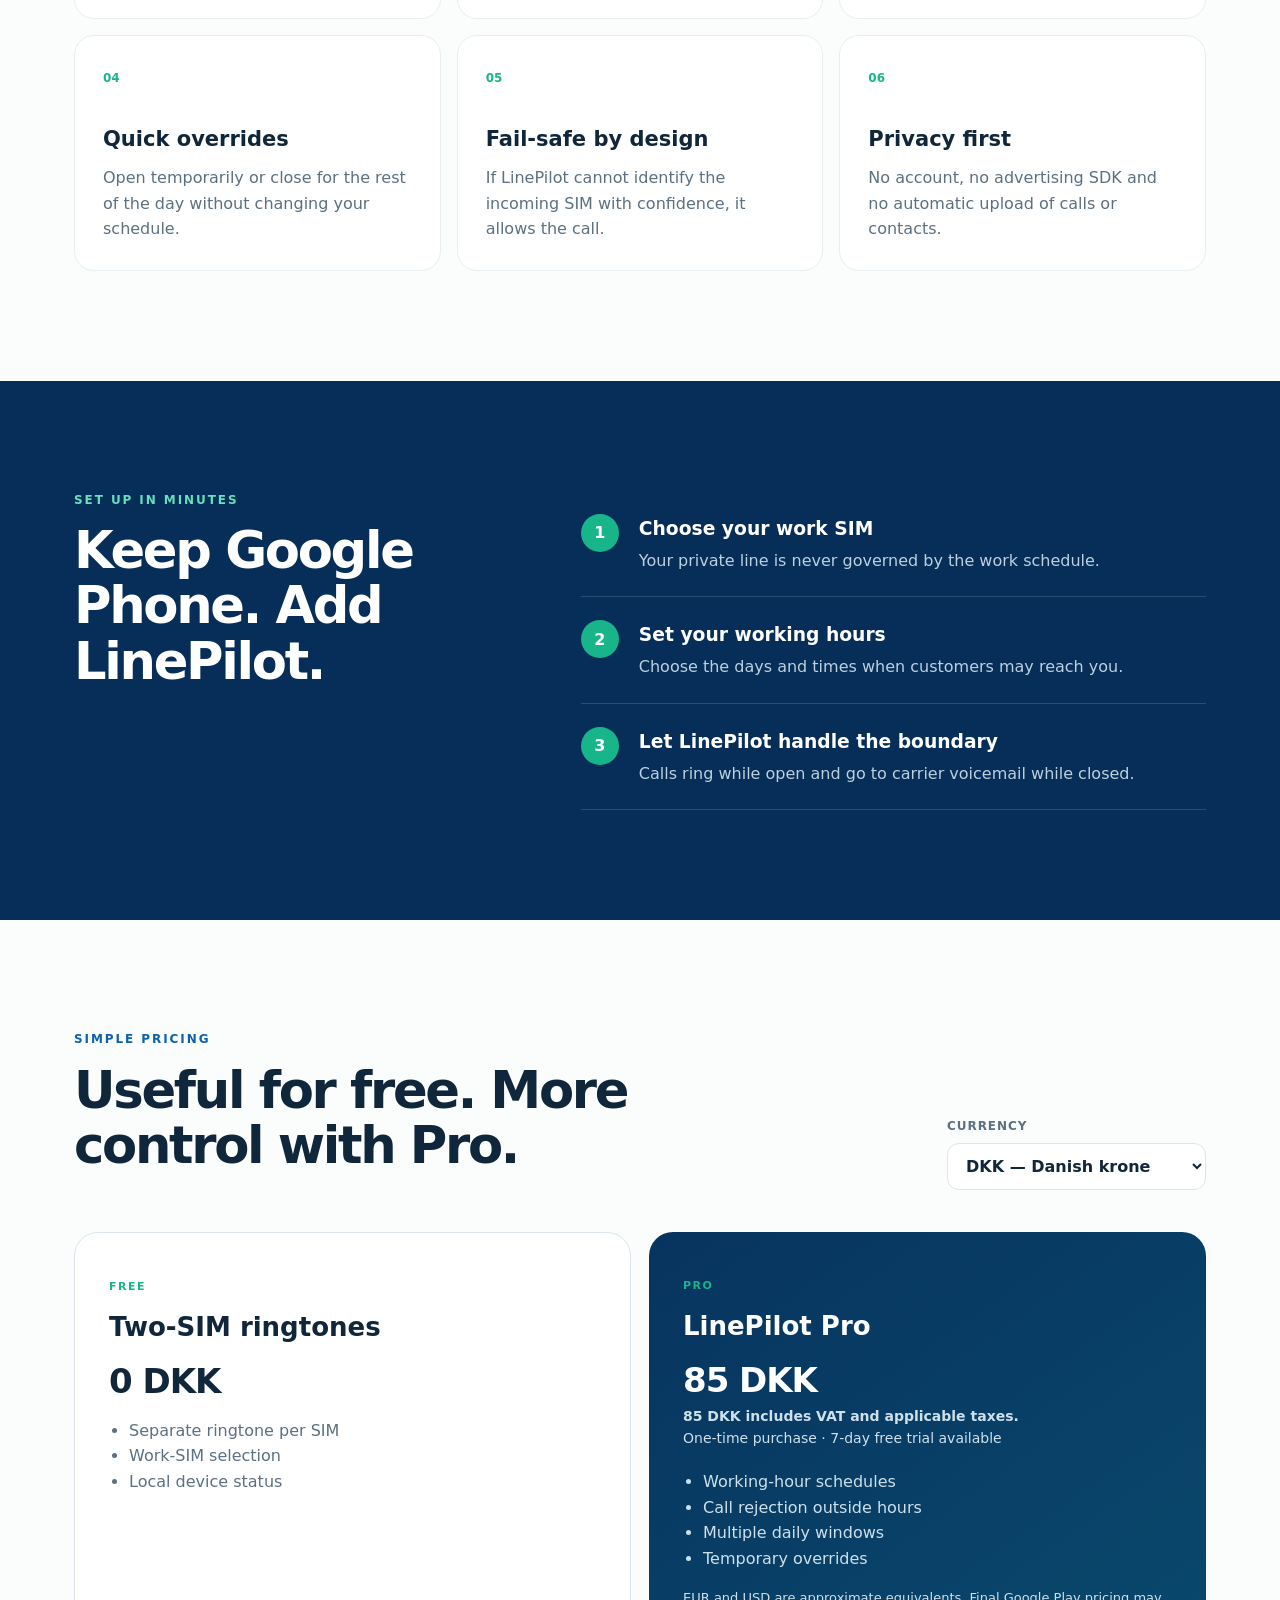
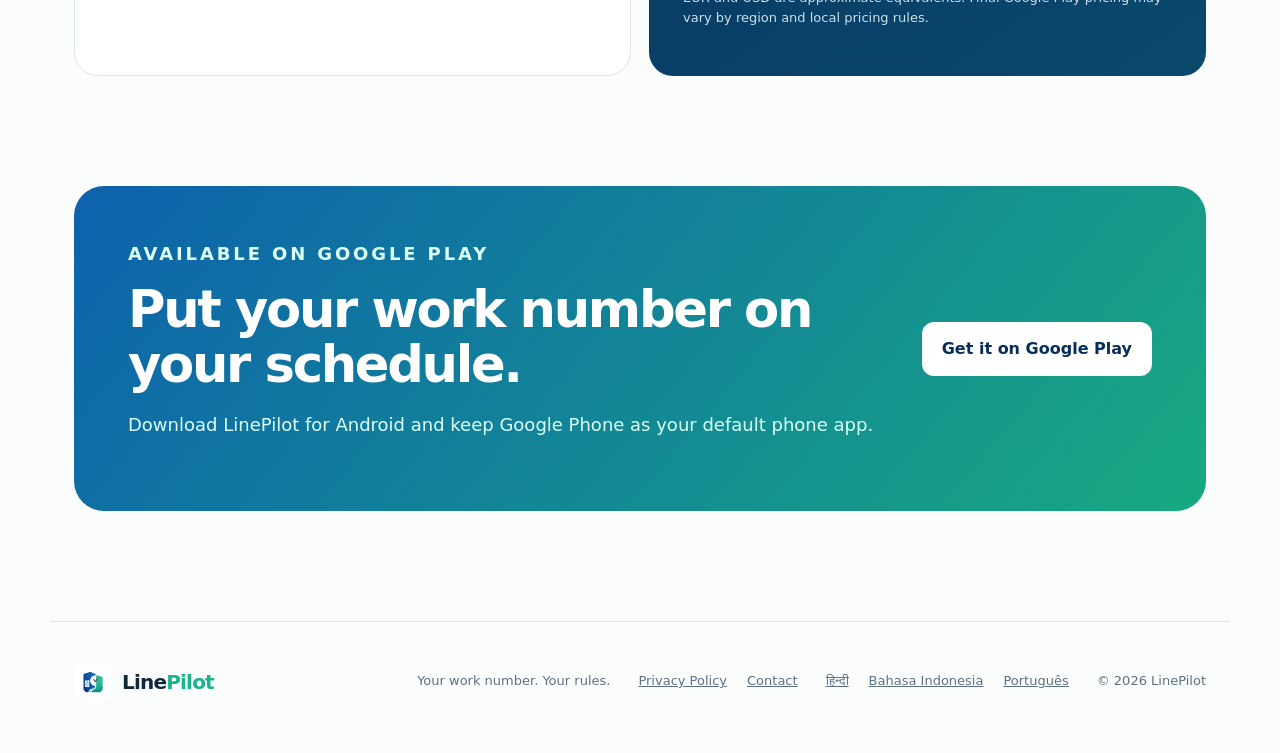
==== commit fd94f789: "Add multilingual SEO landing pages" ====
--- a/index.html
+++ b/index.html
@@ -4,7 +4,9 @@
   <meta charset="utf-8"><meta name="viewport" content="width=device-width, initial-scale=1">
   <title>LinePilot — Your work number. Your rules.</title>
   <meta name="description" content="LinePilot turns the second SIM in your Android phone into a work line that follows your schedule.">
-  <meta property="og:title" content="LinePilot — Your work number. Your rules."><meta property="og:description" content="Keep your private number normal and let your work number ring only when you want it to."><meta property="og:image" content="og.png"><meta property="og:type" content="website"><meta name="theme-color" content="#07345f">
+  <link rel="canonical" href="https://linepilotapp.com/">
+  <link rel="alternate" hreflang="en" href="https://linepilotapp.com/"><link rel="alternate" hreflang="hi" href="https://linepilotapp.com/hi/"><link rel="alternate" hreflang="id" href="https://linepilotapp.com/id/"><link rel="alternate" hreflang="pt" href="https://linepilotapp.com/pt/"><link rel="alternate" hreflang="x-default" href="https://linepilotapp.com/">
+  <meta property="og:title" content="LinePilot — Your work number. Your rules."><meta property="og:description" content="Keep your private number normal and let your work number ring only when you want it to."><meta property="og:image" content="https://linepilotapp.com/og.png"><meta property="og:url" content="https://linepilotapp.com/"><meta property="og:type" content="website"><meta property="og:locale" content="en"><meta name="theme-color" content="#07345f">
   <link rel="icon" href="icon.png"><link rel="stylesheet" href="styles.css">
 </head>
 <body>
@@ -21,7 +23,7 @@
     <section class="section pricing" id="pricing"><div class="pricing-heading-row"><div class="section-heading"><p class="eyebrow">SIMPLE PRICING</p><h2>Useful for free. More control with Pro.</h2></div><label class="currency-picker" for="currency-select"><span>Currency</span><select id="currency-select" aria-describedby="currency-note"><option value="DKK" selected>DKK — Danish krone</option><option value="EUR">EUR — Euro</option><option value="USD">USD — US dollar</option></select></label></div><div class="price-grid"><article class="price-card"><p class="tier">FREE</p><h3>Two-SIM ringtones</h3><p class="price" id="free-price" aria-live="polite">0 DKK</p><ul><li>Separate ringtone per SIM</li><li>Work-SIM selection</li><li>Local device status</li></ul></article><article class="price-card featured"><p class="tier">PRO</p><h3>LinePilot Pro</h3><p class="price" id="pro-price" aria-live="polite">85 DKK</p><p class="billing-note"><strong>85 DKK includes VAT and applicable taxes.</strong><br>One-time purchase · 7-day free trial available</p><ul><li>Working-hour schedules</li><li>Call rejection outside hours</li><li>Multiple daily windows</li><li>Temporary overrides</li></ul><p class="fineprint" id="currency-note">EUR and USD are approximate equivalents. Final Google Play pricing may vary by region and local pricing rules.</p></article></div></section>
     <section class="cta"><div><p class="eyebrow">AVAILABLE ON GOOGLE PLAY</p><h2>Put your work number on your schedule.</h2><p>Download LinePilot for Android and keep Google Phone as your default phone app.</p></div><a class="button light" href="https://play.google.com/store/apps/details?id=app.linepilot.android&amp;hl=en" target="_blank" rel="noopener">Get it on Google Play</a></section>
   </main>
-  <footer><a class="brand footer-brand" href="#top"><img src="icon.png" alt="" width="38" height="38"><span>Line<span>Pilot</span></span></a><p>Your work number. Your rules.</p><div><a href="privacy.html">Privacy Policy</a><a href="mailto:info@linepilotapp.com">Contact</a></div><p class="copyright">© 2026 LinePilot</p></footer>
+  <footer><a class="brand footer-brand" href="#top"><img src="icon.png" alt="" width="38" height="38"><span>Line<span>Pilot</span></span></a><p>Your work number. Your rules.</p><div><a href="privacy.html">Privacy Policy</a><a href="mailto:info@linepilotapp.com">Contact</a></div><div class="language-links" aria-label="Languages"><a href="/hi/" lang="hi">हिन्दी</a><a href="/id/" lang="id">Bahasa Indonesia</a><a href="/pt/" lang="pt">Português</a></div><p class="copyright">© 2026 LinePilot</p></footer>
   <script>
     const prices = {
       DKK: { free: "0 DKK", pro: "85 DKK" },
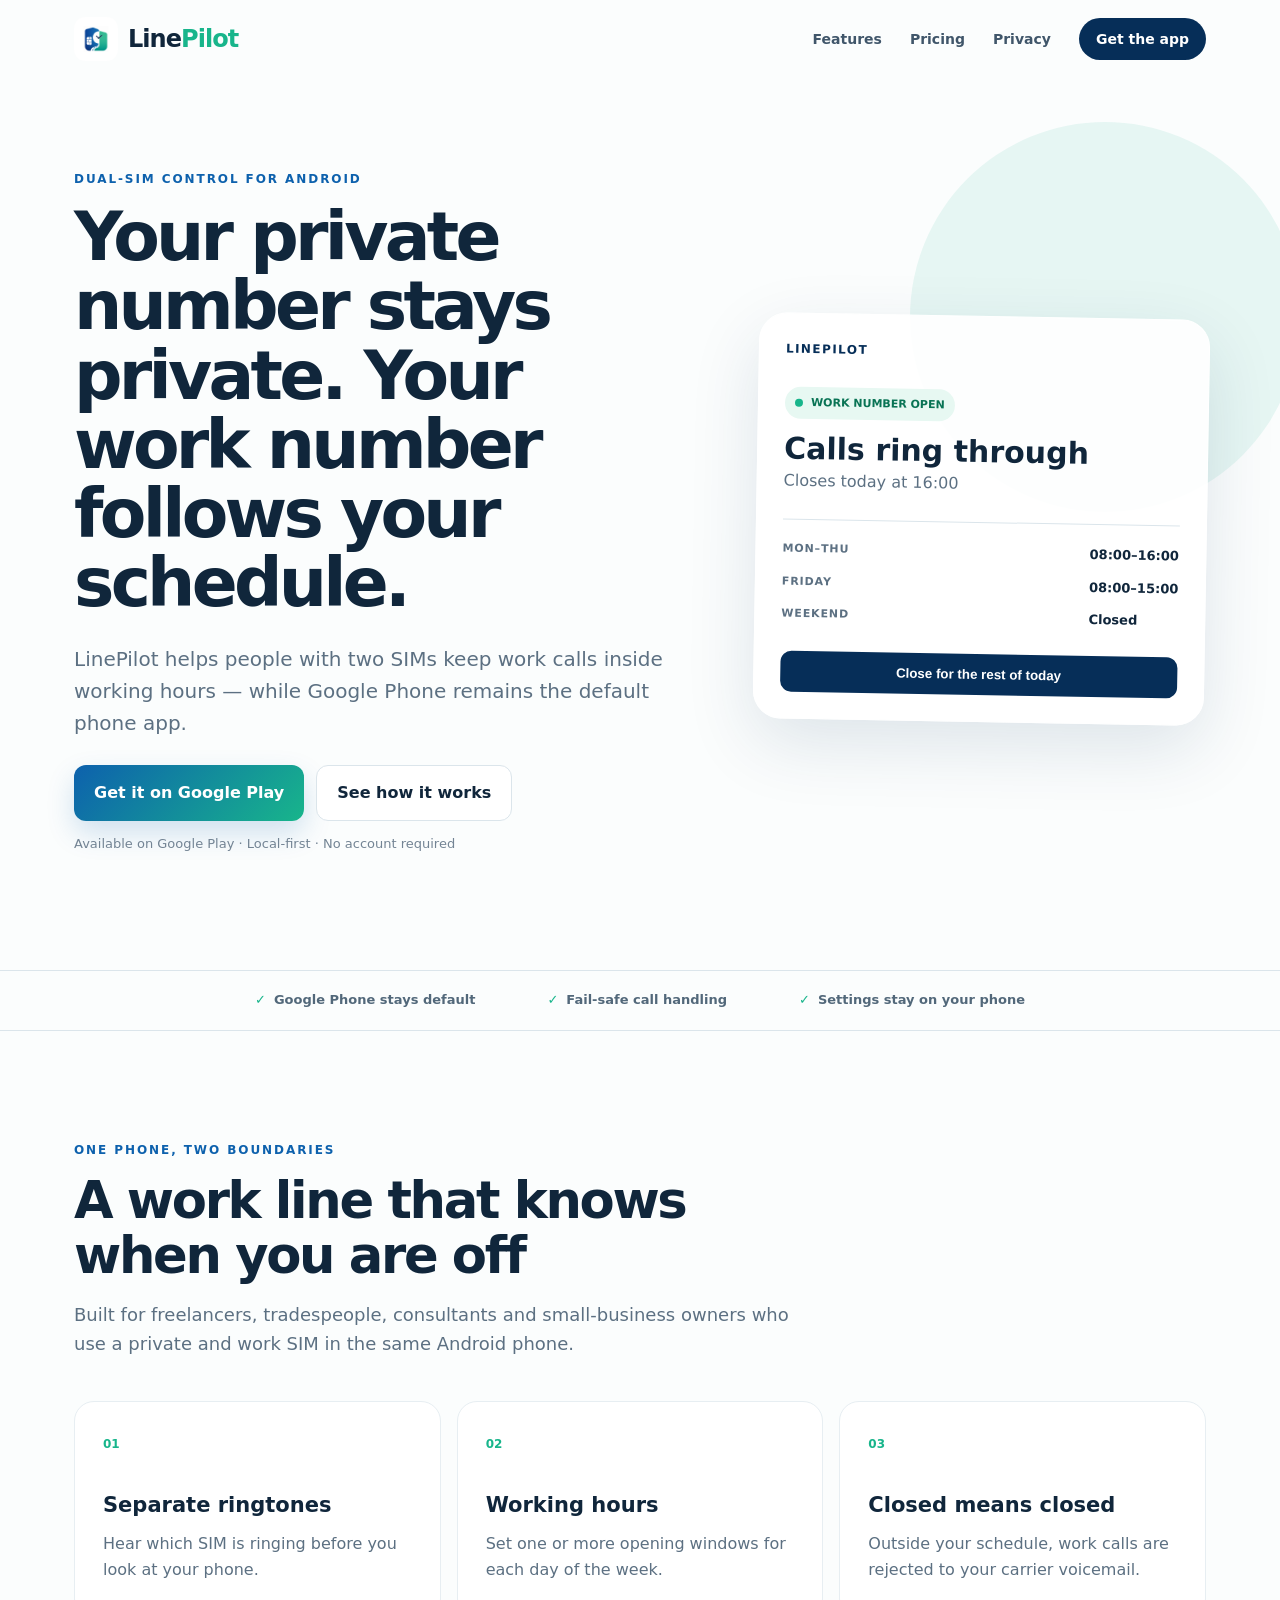
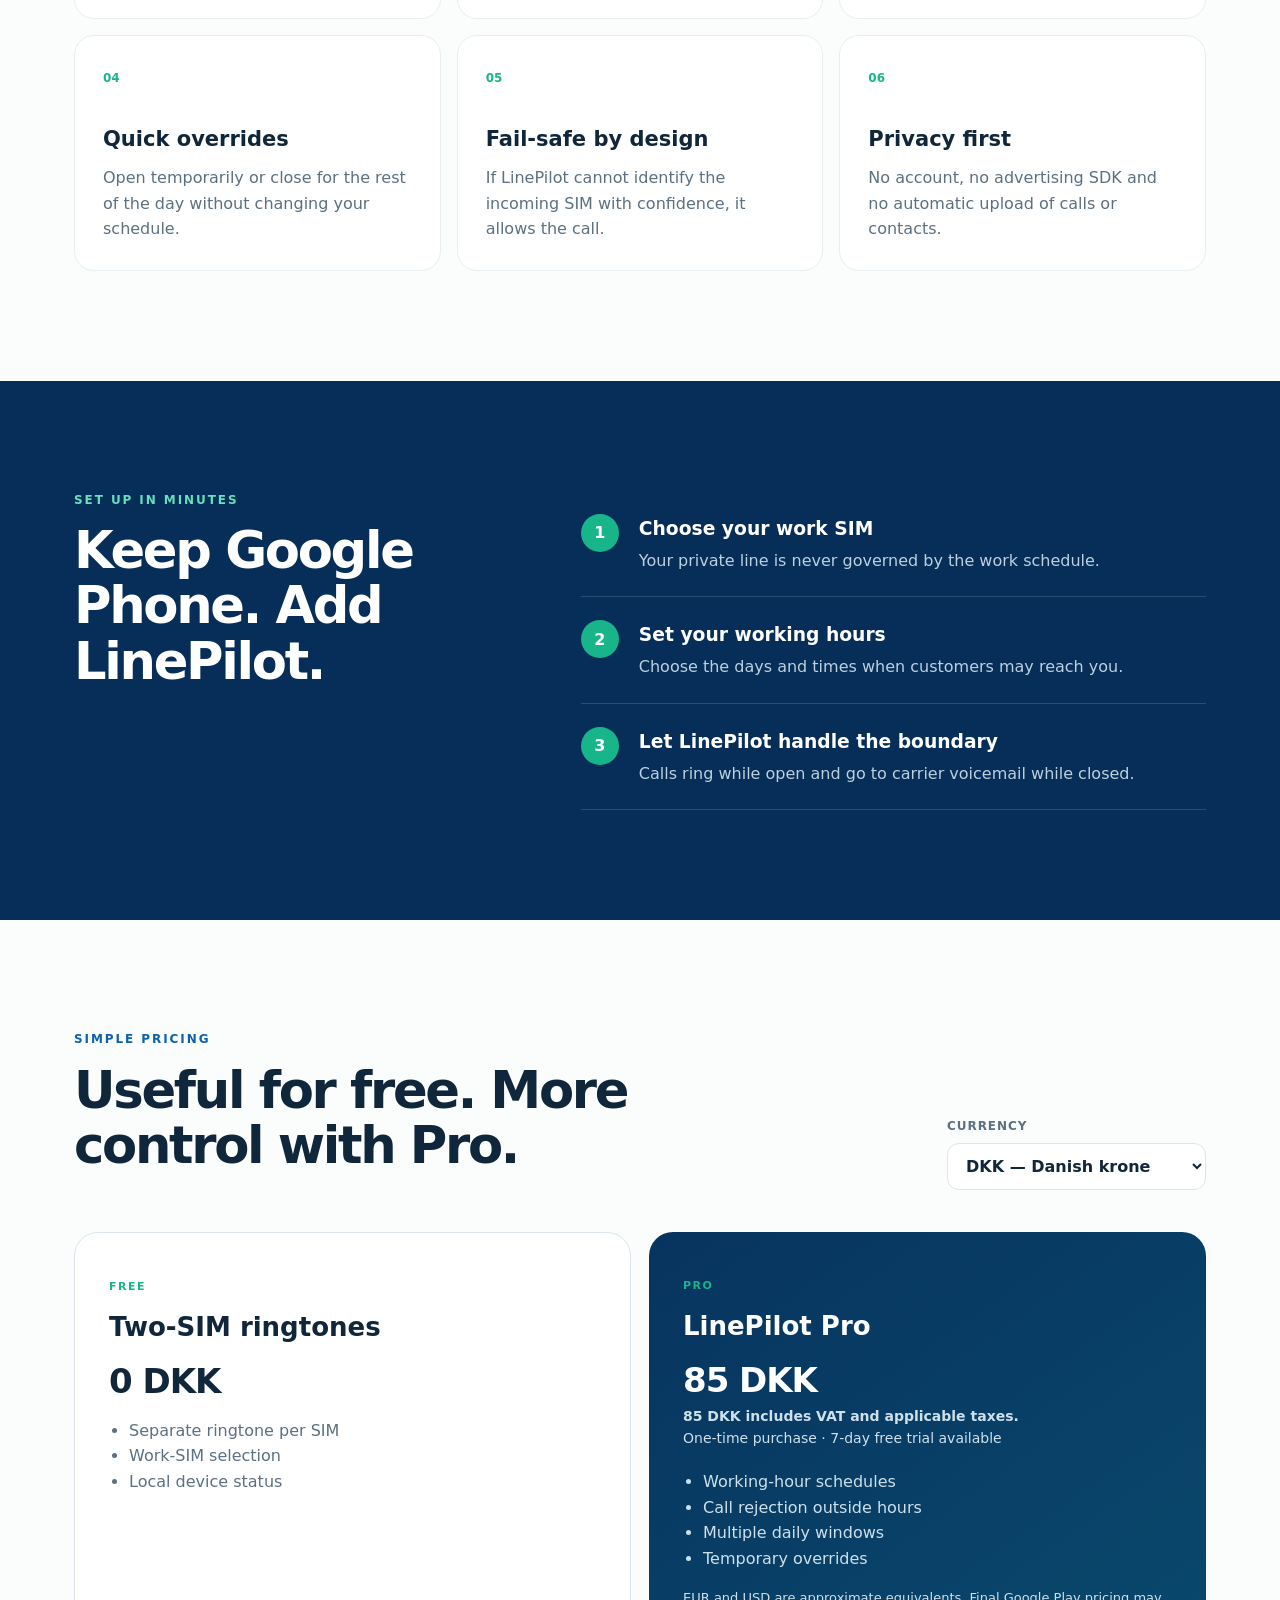
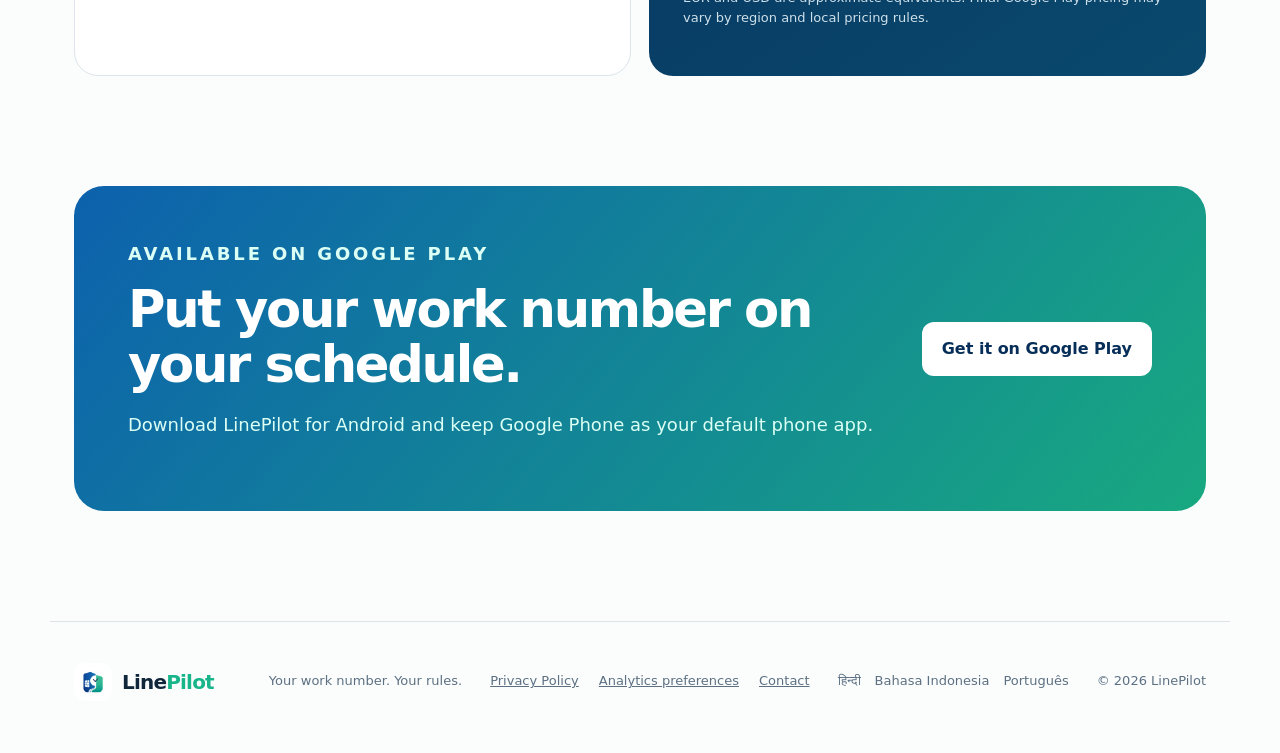
==== commit 68725049: "Add consent-based GA4 website analytics" ====
--- a/index.html
+++ b/index.html
@@ -7,7 +7,7 @@
   <link rel="canonical" href="https://linepilotapp.com/">
   <link rel="alternate" hreflang="en" href="https://linepilotapp.com/"><link rel="alternate" hreflang="hi" href="https://linepilotapp.com/hi/"><link rel="alternate" hreflang="id" href="https://linepilotapp.com/id/"><link rel="alternate" hreflang="pt" href="https://linepilotapp.com/pt/"><link rel="alternate" hreflang="x-default" href="https://linepilotapp.com/">
   <meta property="og:title" content="LinePilot — Your work number. Your rules."><meta property="og:description" content="Keep your private number normal and let your work number ring only when you want it to."><meta property="og:image" content="https://linepilotapp.com/og.png"><meta property="og:url" content="https://linepilotapp.com/"><meta property="og:type" content="website"><meta property="og:locale" content="en"><meta name="theme-color" content="#07345f">
-  <link rel="icon" href="icon.png"><link rel="stylesheet" href="styles.css">
+  <link rel="icon" href="icon.png"><link rel="stylesheet" href="styles.css"><script src="/analytics.js" defer></script>
 </head>
 <body>
   <header class="site-header"><a class="brand" href="#top" aria-label="LinePilot home"><img src="icon.png" alt="" width="44" height="44"><span>Line<span>Pilot</span></span></a><nav aria-label="Main navigation"><a href="#features">Features</a><a href="#pricing">Pricing</a><a href="privacy.html">Privacy</a><a class="nav-cta" href="https://play.google.com/store/apps/details?id=app.linepilot.android&amp;hl=en" target="_blank" rel="noopener">Get the app</a></nav></header>
@@ -23,7 +23,7 @@
     <section class="section pricing" id="pricing"><div class="pricing-heading-row"><div class="section-heading"><p class="eyebrow">SIMPLE PRICING</p><h2>Useful for free. More control with Pro.</h2></div><label class="currency-picker" for="currency-select"><span>Currency</span><select id="currency-select" aria-describedby="currency-note"><option value="DKK" selected>DKK — Danish krone</option><option value="EUR">EUR — Euro</option><option value="USD">USD — US dollar</option></select></label></div><div class="price-grid"><article class="price-card"><p class="tier">FREE</p><h3>Two-SIM ringtones</h3><p class="price" id="free-price" aria-live="polite">0 DKK</p><ul><li>Separate ringtone per SIM</li><li>Work-SIM selection</li><li>Local device status</li></ul></article><article class="price-card featured"><p class="tier">PRO</p><h3>LinePilot Pro</h3><p class="price" id="pro-price" aria-live="polite">85 DKK</p><p class="billing-note"><strong>85 DKK includes VAT and applicable taxes.</strong><br>One-time purchase · 7-day free trial available</p><ul><li>Working-hour schedules</li><li>Call rejection outside hours</li><li>Multiple daily windows</li><li>Temporary overrides</li></ul><p class="fineprint" id="currency-note">EUR and USD are approximate equivalents. Final Google Play pricing may vary by region and local pricing rules.</p></article></div></section>
     <section class="cta"><div><p class="eyebrow">AVAILABLE ON GOOGLE PLAY</p><h2>Put your work number on your schedule.</h2><p>Download LinePilot for Android and keep Google Phone as your default phone app.</p></div><a class="button light" href="https://play.google.com/store/apps/details?id=app.linepilot.android&amp;hl=en" target="_blank" rel="noopener">Get it on Google Play</a></section>
   </main>
-  <footer><a class="brand footer-brand" href="#top"><img src="icon.png" alt="" width="38" height="38"><span>Line<span>Pilot</span></span></a><p>Your work number. Your rules.</p><div><a href="privacy.html">Privacy Policy</a><a href="mailto:info@linepilotapp.com">Contact</a></div><div class="language-links" aria-label="Languages"><a href="/hi/" lang="hi">हिन्दी</a><a href="/id/" lang="id">Bahasa Indonesia</a><a href="/pt/" lang="pt">Português</a></div><p class="copyright">© 2026 LinePilot</p></footer>
+  <footer><a class="brand footer-brand" href="#top"><img src="icon.png" alt="" width="38" height="38"><span>Line<span>Pilot</span></span></a><p>Your work number. Your rules.</p><div><a href="privacy.html">Privacy Policy</a><a class="analytics-preferences" href="#analytics-preferences">Analytics preferences</a><a href="mailto:info@linepilotapp.com">Contact</a></div><div class="language-links" aria-label="Languages"><a href="/hi/" lang="hi">हिन्दी</a><a href="/id/" lang="id">Bahasa Indonesia</a><a href="/pt/" lang="pt">Português</a></div><p class="copyright">© 2026 LinePilot</p></footer>
   <script>
     const prices = {
       DKK: { free: "0 DKK", pro: "85 DKK" },
--- a/styles.css
+++ b/styles.css
@@ -2,4 +2,5 @@
 @media(max-width:820px){nav a:not(.nav-cta){display:none}.hero{grid-template-columns:1fr;margin-top:10px;gap:46px}.hero h1{font-size:48px}.trust-strip{align-items:flex-start;flex-direction:column;gap:10px}.feature-grid{grid-template-columns:1fr 1fr}.process{grid-template-columns:1fr;gap:20px}.cta{margin:0 16px 72px;align-items:flex-start;flex-direction:column}.price-grid{grid-template-columns:1fr}footer{align-items:flex-start;flex-wrap:wrap}}
 @media(max-width:560px){.site-header{height:70px;padding:0 16px}.brand{font-size:21px}.brand img{width:38px;height:38px}.nav-cta{padding:9px 13px}.hero{padding:36px 16px 20px;margin-bottom:46px}.hero h1{font-size:40px}.lede{font-size:17px}.status-card{transform:none}.section{padding:76px 16px}.feature-grid{grid-template-columns:1fr}.process{padding-left:16px;padding-right:16px}.cta{padding:32px 24px}.policy-page{padding:36px 16px 70px}.policy-card{border-radius:18px;padding:24px}footer{padding:30px 16px}.footer-brand{width:100%}}
 .pricing-heading-row{display:flex;align-items:flex-end;justify-content:space-between;gap:28px}.pricing-heading-row .section-heading{margin-bottom:42px}.currency-picker{display:flex;flex-direction:column;gap:7px;margin-bottom:42px;min-width:220px}.currency-picker span{color:var(--muted);font-size:12px;font-weight:800;letter-spacing:.08em;text-transform:uppercase}.currency-picker select{width:100%;border:1px solid var(--line);border-radius:12px;background:white;color:var(--ink);font:inherit;font-weight:700;padding:12px 38px 12px 14px;cursor:pointer}.currency-picker select:focus-visible{outline:3px solid rgba(13,97,173,.22);outline-offset:2px}.price-card .price{font-size:34px;line-height:1.15;font-weight:850;letter-spacing:-.03em;margin:14px 0 4px}.billing-note{margin:0 0 20px;color:#cee0ea;font-size:14px}@media(max-width:820px){.pricing-heading-row{align-items:flex-start;flex-direction:column}.pricing-heading-row .section-heading{margin-bottom:0}.currency-picker{margin-bottom:34px;width:100%;max-width:360px}}
-
+.language-links{display:flex;gap:14px;flex-wrap:wrap}.language-links a{text-decoration:none}.language-links a:hover{text-decoration:underline}.localized-page .hero{margin-bottom:40px}.localized-page .section{padding-top:88px;padding-bottom:88px}.localized-page .hero-actions .primary{min-width:210px}.localized-page .search-copy{max-width:820px}.localized-page .search-copy p{color:var(--muted);font-size:17px}.faq-grid{display:grid;grid-template-columns:1fr 1fr;gap:16px}.faq-grid article{background:white;border:1px solid #e7eef2;border-radius:18px;padding:24px}.faq-grid h3{margin:0 0 8px;font-size:19px}.faq-grid p{margin:0;color:var(--muted)}@media(max-width:820px){.faq-grid{grid-template-columns:1fr}.language-links{width:100%}}
+
